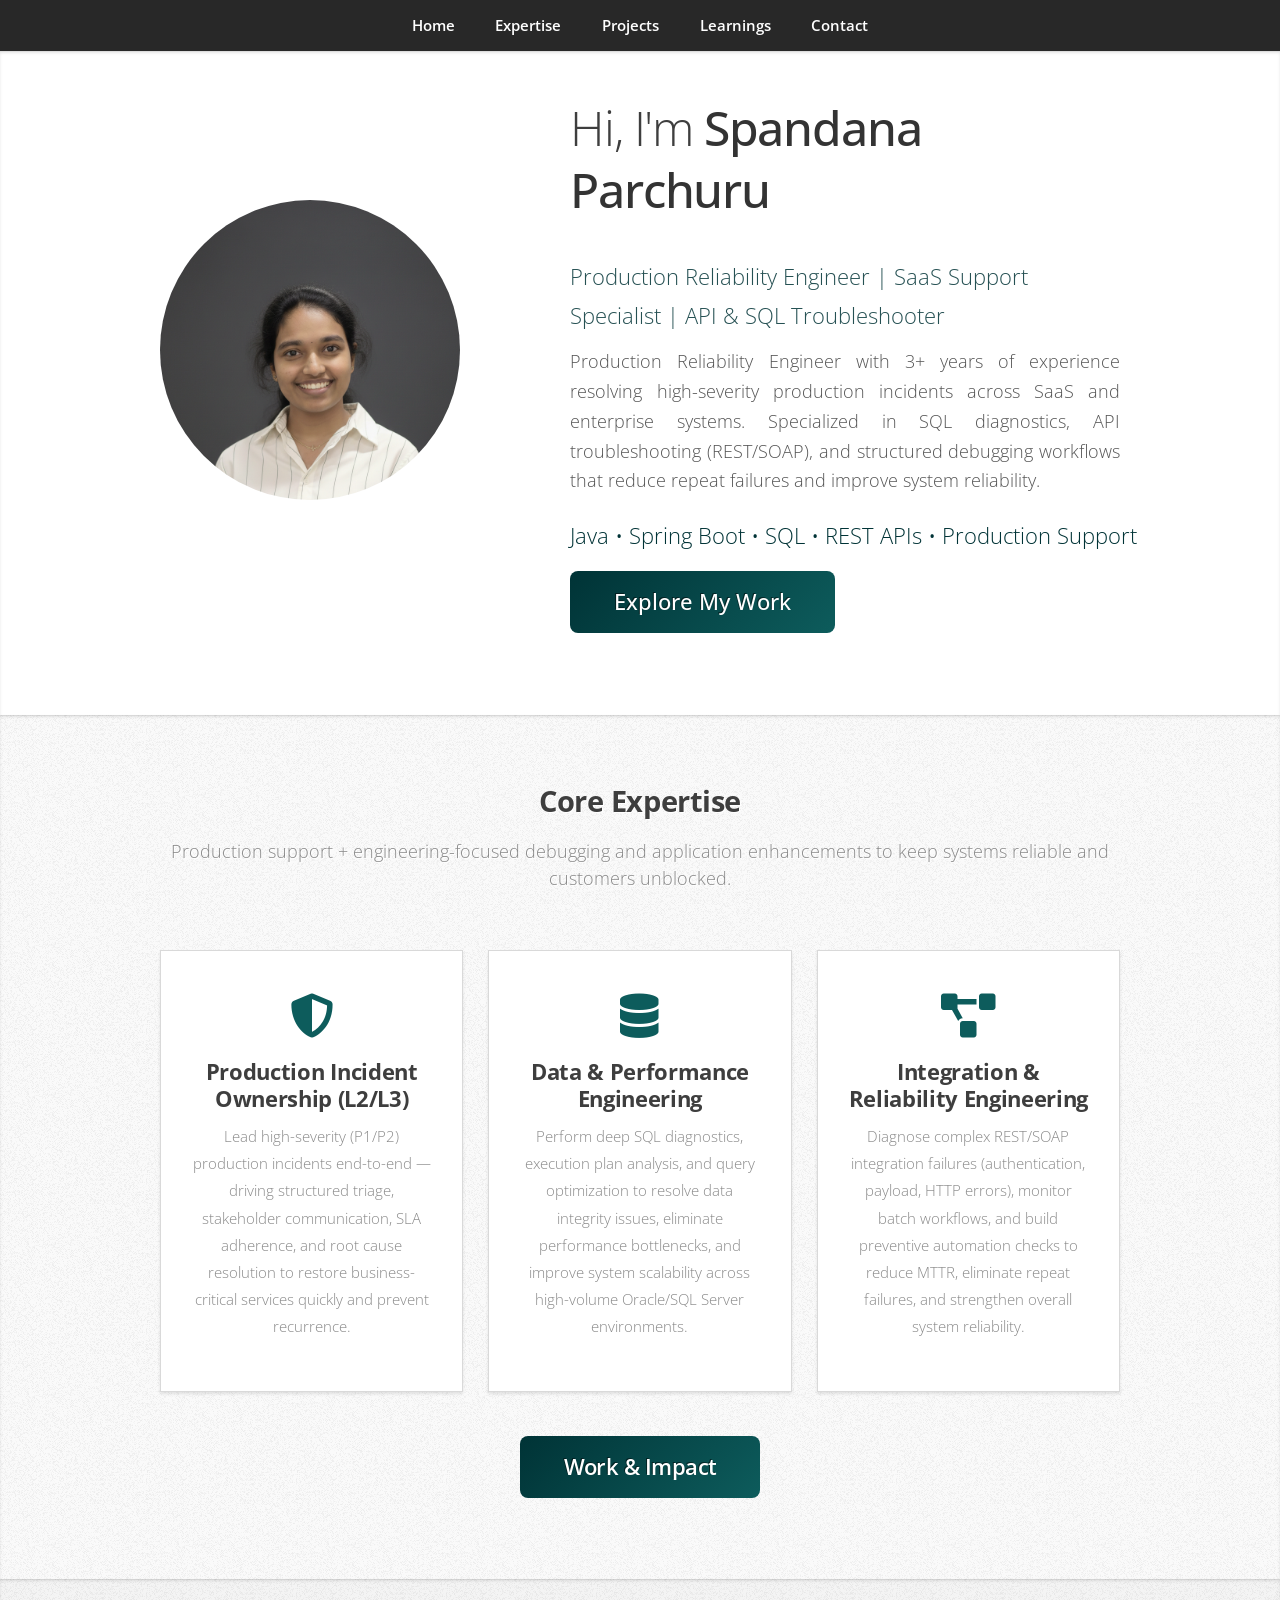
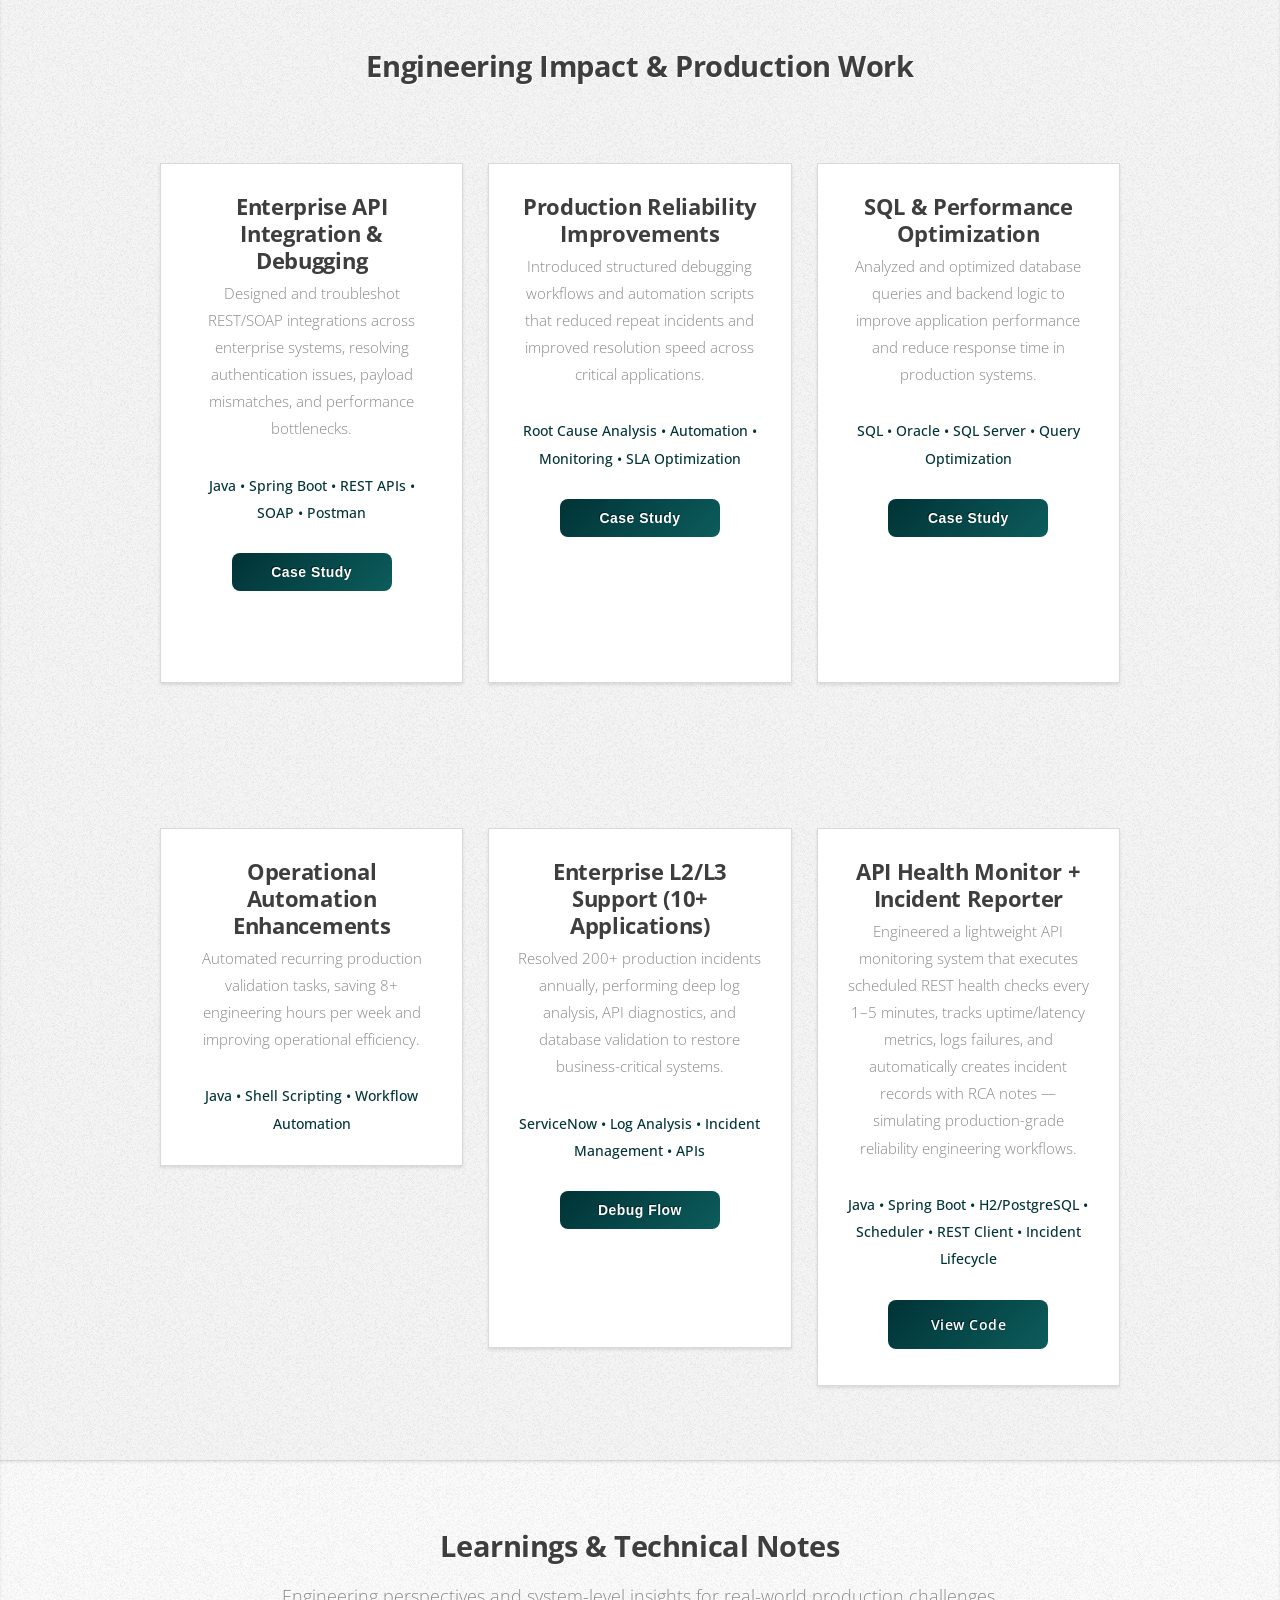
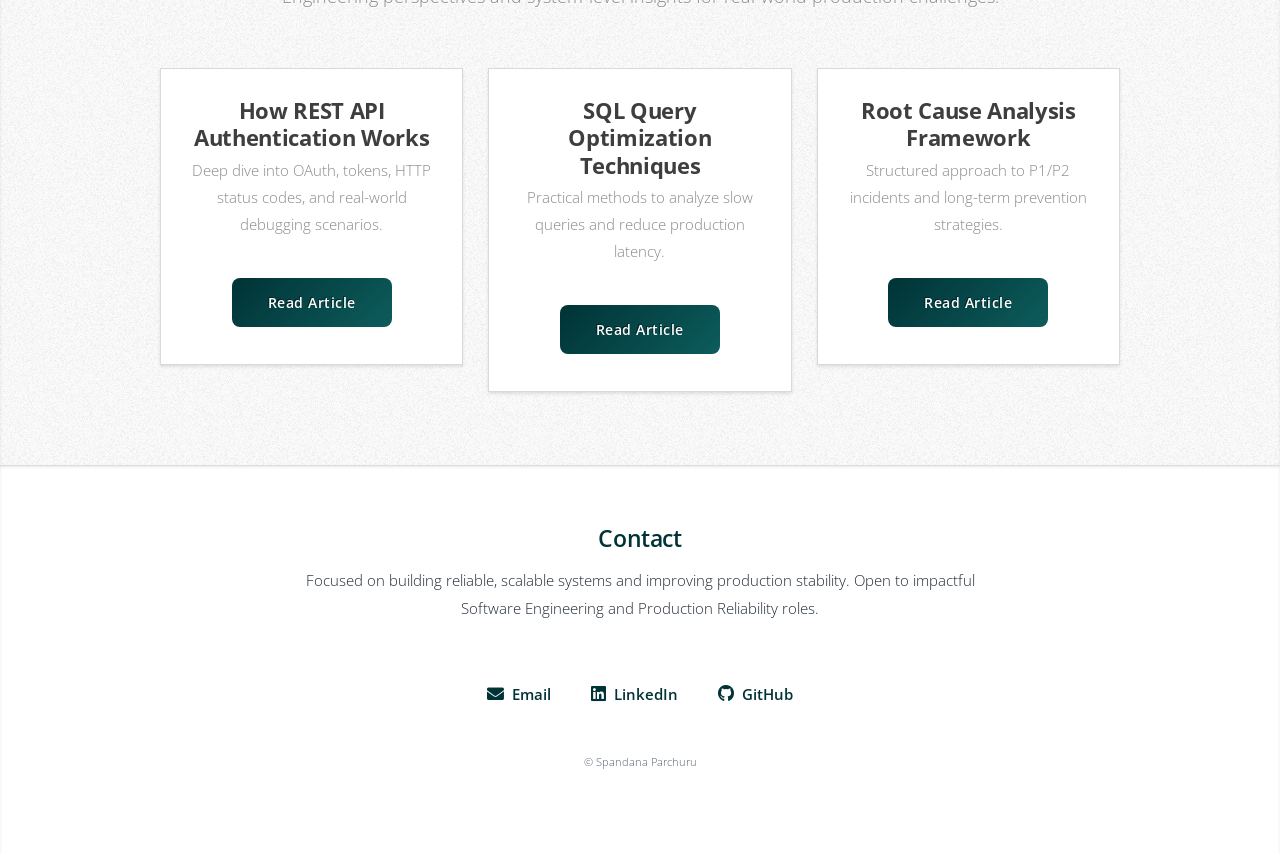
==== index.html @ fa7ceeaf "Added Files To Upload Portfolio" ====
<!DOCTYPE HTML>
<!--
	Miniport by HTML5 UP
	html5up.net | @ajlkn
	Free for personal and commercial use under the CCA 3.0 license (html5up.net/license)
-->
<html>
	<head>
		<title>Spandana Parchuru | Software Engineer / Technical Support Engineer</title>
		<meta charset="utf-8" />
		<meta name="viewport" content="width=device-width, initial-scale=1, user-scalable=no" />
		<link rel="stylesheet" href="assets/css/main.css" />
	</head>
	<body class="is-preload">

		<!-- Nav -->
			<nav id="nav">
  				<ul class="container">
    					<li><a href="#top">Home</a></li>
    					<li><a href="#work">Expertise</a></li>
    					<li><a href="#portfolio">Projects</a></li>
    					<li><a href="#learnings">Learnings</a></li>
    					<li><a href="#contact">Contact</a></li>
  				</ul>
			</nav>

		<!-- Home -->
			<article id="top" class="wrapper style1">
				<div class="container">
					<div class="row">
						<div class="col-4 col-5-large col-12-medium">
							<!-- TODO: Replace with your headshot -->
							<span class="image fit"><img src="images/profile.png" alt="Spandana Parchuru" /></span>
						</div>
						<div class="col-8 col-7-large col-12-medium">
							<header>
								<h1>Hi, I'm <span class="highlight-name">Spandana Parchuru</span>
								</h1>
								<p class="tagline">
Production Reliability Engineer | SaaS Support Specialist | API & SQL Troubleshooter
</p>
							</header>
							<div>
								<div class="hero-content">
									<p class="hero-description">
    										Production Reliability Engineer with 3+ years of experience resolving high-severity production incidents across SaaS and enterprise systems. Specialized in SQL diagnostics, API troubleshooting (REST/SOAP), and structured debugging workflows that reduce repeat failures and improve system reliability.
  </p>

  <p class="hero-skills">
    Java • Spring Boot • SQL • REST APIs • Production Support
  </p>

								</div>
							</div>
							<ul class="actions">
								<li><a href="#work" class="button large case-btn scrolly">
  Explore My Work
</a></li>
								<!-- Optional: Add your resume PDF later -->
								<!-- <li><a href="assets/Spandana_Parchuru_Resume.pdf" class="button large">Download Resume</a></li> -->
							</ul>
						</div>
					</div>
				</div>
			</article>

		<!-- Work -->
			<article id="work" class="wrapper style2">
				<div class="container">
					<header>
						<h2>Core Expertise</h2>
						<p>Production support + engineering-focused debugging and application enhancements to keep systems reliable and customers unblocked.</p>
					</header>

					<div class="row aln-center">
						<div class="col-4 col-6-medium col-12-small">
							<section class="box style1">
								<i class="fas fa-shield-alt fa-3x feature-icon"></i>
								<h3>Production Incident Ownership (L2/L3)</h3>
								<p>
									Lead high-severity (P1/P2) production incidents end-to-end — driving structured triage, stakeholder communication, SLA adherence, and root cause resolution to restore business-critical services quickly and prevent recurrence.
								</p>
							</section>
						</div>

						<div class="col-4 col-6-medium col-12-small">
							<section class="box style1">
								<i class="fas fa-database fa-3x feature-icon"></i>
								<h3>Data & Performance Engineering</h3>
								<p>
									Perform deep SQL diagnostics, execution plan analysis, and query optimization to resolve data integrity issues, eliminate performance bottlenecks, and improve system scalability across high-volume Oracle/SQL Server environments.
								</p>
							</section>
						</div>

						<div class="col-4 col-6-medium col-12-small">
							<section class="box style1">
								<i class="fas fa-project-diagram fa-3x feature-icon"></i>
								<h3>Integration & Reliability Engineering</h3>
								<p>
									Diagnose complex REST/SOAP integration failures (authentication, payload, HTTP errors), monitor batch workflows, and build preventive automation checks to reduce MTTR, eliminate repeat failures, and strengthen overall system reliability.
								</p>
							</section>
						</div>
					</div>

					<footer>
						
						<a href="#portfolio" class="button large scrolly case-btn">Work & Impact</a>
					</footer>
				</div>
			</article>

		<!-- Portfolio -->
<!-- Portfolio -->
<article id="portfolio" class="wrapper style3">
  <div class="container">
    <header>
      <h2>Engineering Impact & Production Work</h2>
    </header>

    <!-- FIRST ROW -->
    <div class="row portfolio-row">
      <!-- Cards 1, 2, 3 here -->
       <!-- 1 -->
  <div class="col-4 col-6-medium col-12-small">
  <div class="flip-card">
    <div class="flip-card-inner">

      <!-- FRONT SIDE -->
      <div class="flip-card-front box style2">
        <h3>Enterprise API Integration & Debugging</h3>
        <p>
          Designed and troubleshot REST/SOAP integrations across enterprise systems,
          resolving authentication issues, payload mismatches, and performance bottlenecks.
        </p>
        <p class="tech-stack">
          Java • Spring Boot • REST APIs • SOAP • Postman
        </p>

        <button class="button case-btn flip-btn">Case Study</button>
      </div>

      <!-- BACK SIDE -->
      <div class="flip-card-back box style2">
        <h3>Mini Case Study</h3>
        <p><strong>Eliminated Onboarding Failures by Fixing Legacy Integration Logic</strong></p>

        <p>
          Identified and resolved a legacy transformation logic flaw causing new employee
          records to fail during cross-system synchronization.
        </p>

        <ul style="text-align:left; font-size:0.8em;">
          <li>Reproduced issue in QA</li>
          <li>Analyzed multi-stage integration logs</li>
          <li>Validated REST payloads via Postman</li>
          <li>Performed SQL data integrity validation</li>
          <li>Implemented fix + enhanced logging</li>
        </ul>

        <p style="font-size:0.8em;">
          <strong>Impact:</strong> Reduced manual onboarding effort by 50–60% and eliminated recurring sync failures.
        </p>

        <button class="button case-btn flip-btn">Back</button>
      </div>

    </div>
  </div>
</div>

  <!-- 2 -->
  <div class="col-4 col-6-medium col-12-small">
  <div class="flip-card">
    <div class="flip-card-inner">

      <!-- FRONT SIDE -->
      <div class="flip-card-front box style2">
        <h3>Production Reliability Improvements</h3>
        <p>
          Introduced structured debugging workflows and automation scripts that
          reduced repeat incidents and improved resolution speed across critical applications.
        </p>

        <p class="tech-stack">
          Root Cause Analysis • Automation • Monitoring • SLA Optimization
        </p>

        <button class="button case-btn flip-btn">Case Study</button>
      </div>

      <!-- BACK SIDE -->
      <div class="flip-card-back box style2">
        <h3>Mini Case Study</h3>
        <p><strong>Resolved ASN Processing Failures to Restore Supply Chain Flow</strong></p>

        <ul style="text-align:left; font-size:0.8em;">
          <li>Identified logic flaw in ASN processing module</li>
          <li>Analyzed logs and database records to isolate edge-case failures</li>
          <li>Reproduced issue in QA using failing ASN samples</li>
          <li>Implemented targeted code fix and validated end-to-end flow</li>
          <li>Coordinated safe production deployment with rollback plan</li>
        </ul>

        <p style="font-size:0.8em;">
          <strong>Impact:</strong> Restored automatic ASN processing, cleared shipment backlogs,
          and prevented recurrence through added validation and regression testing.
        </p>

        <button class="button case-btn flip-btn">Back</button>
      </div>

    </div>
  </div>
</div>

  <!-- 3 -->
  <div class="col-4 col-6-medium col-12-small">
  <div class="flip-card">
    <div class="flip-card-inner">

      <!-- FRONT SIDE -->
      <div class="flip-card-front box style2">
        <h3>SQL & Performance Optimization</h3>
        <p>
          Analyzed and optimized database queries and backend logic to improve
          application performance and reduce response time in production systems.
        </p>

        <p class="tech-stack">
          SQL • Oracle • SQL Server • Query Optimization
        </p>

        <button class="button case-btn flip-btn">Case Study</button>
      </div>

      <!-- BACK SIDE -->
      <div class="flip-card-back box style2">
        <h3>Mini Case Study</h3>
        <p><strong>Improved Application Performance by 25% Through Query Optimization</strong></p>

        <ul style="text-align:left; font-size:0.8em;">
          <li>Analyzed execution plans to identify expensive operations</li>
          <li>Eliminated unnecessary joins and full table scans</li>
          <li>Optimized stored procedures and indexing strategy</li>
          <li>Validated improvements through controlled performance testing</li>
          <li>Established performance benchmarking standards</li>
        </ul>

        <p style="font-size:0.8em;">
          <strong>Impact:</strong> Achieved ~25% performance improvement,
          enhanced peak-load responsiveness, and reduced performance-related escalations.
        </p>

        <button class="button case-btn flip-btn">Back</button>
      </div>

    </div>
  </div>
</div>
    </div>

    <!-- SECOND ROW -->
    <div class="row portfolio-row second-row">
      <!-- Cards 4, 5, 6 here -->
       <!-- 4 -->
  <div class="col-4 col-6-medium col-12-small">
    <article class="box style2">
      <h3>Operational Automation Enhancements</h3>
      <p>
        Automated recurring production validation tasks, saving 8+ engineering hours per week and improving operational efficiency.
      </p>
      <p class="tech-stack">
        Java • Shell Scripting • Workflow Automation
      </p>
    </article>
  </div>

  <!-- 5 -->
  <div class="col-4 col-6-medium col-12-small">
  <div class="flip-card">
    <div class="flip-card-inner">

      <!-- FRONT -->
      <div class="flip-card-front box style2">
        <h3>Enterprise L2/L3 Support (10+ Applications)</h3>
        <p>
          Resolved 200+ production incidents annually, performing deep log analysis,
          API diagnostics, and database validation to restore business-critical systems.
        </p>
        <p class="tech-stack">
          ServiceNow • Log Analysis • Incident Management • APIs
        </p>

        <!-- SAME BUTTON STYLE -->
        <button class="button case-btn flip-btn">Debug Flow</button>
      </div>

      <!-- BACK -->
      <div class="flip-card-back box style2 debug-flow-diagram">
  <h3>Debug Flow Playbook</h3>

  <div class="flow-container">

  <div class="flow-step">
    <div class="step-number">1</div>
    <div class="step-content">
      <h4>Intake & Triage</h4>
      <p><strong>Goal:</strong> Understand business impact quickly.</p>
      <p>Review ticket, logs, timestamps, affected users, SLA priority.</p>
      <span>Tools: Jira • ServiceNow • Log Viewer</span>
    </div>
  </div>

  <div class="flow-step">
    <div class="step-number">2</div>
    <div class="step-content">
      <h4>Scope the Problem</h4>
      <p><strong>Decision:</strong> User issue or systemic defect?</p>
      <p>Classify as: Auth | API | Data | Performance | Network.</p>
      <span>Impact Radius: Single User vs Multi-Tenant</span>
    </div>
  </div>

  <div class="flow-step">
    <div class="step-number">3</div>
    <div class="step-content">
      <h4>Quick Wins</h4>
      <p>Check permissions, config changes, recent deployments, cache issues.</p>
      <span>DevTools • DB Queries • Config Validation</span>
    </div>
  </div>

  <div class="flow-step">
    <div class="step-number">4</div>
    <div class="step-content">
      <h4>Deep Debugging</h4>
      <p>Reproduce in QA. Analyze logs, API payloads, DB records.</p>
      <p>Compare expected vs actual behavior.</p>
      <span>Postman • SQL • Linux Logs • QA Environment</span>
    </div>
  </div>

  <div class="flow-step">
    <div class="step-number">5</div>
    <div class="step-content">
      <h4>Escalation (If Required)</h4>
      <p>Provide clean repro steps, log snippets, SQL samples, findings.</p>
      <p>Minimize back-and-forth with Engineering.</p>
    </div>
  </div>

  <div class="flow-step">
    <div class="step-number">6</div>
    <div class="step-content">
      <h4>Validation & Communication</h4>
      <p>Validate fix in QA → Monitor in Prod.</p>
      <p>Proactively update customer with clear timelines.</p>
    </div>
  </div>

</div>

  <button class="button case-btn flip-btn">Back</button>
</div>

    </div>
  </div>
</div>

  <!-- 6 -->
<!-- API Health Monitor Project -->
<div class="col-4 col-6-medium col-12-small">
  <article class="box style2">
    <h3>API Health Monitor + Incident Reporter</h3>

    <p>
      Engineered a lightweight API monitoring system that executes scheduled REST health checks every 1–5 minutes,
      tracks uptime/latency metrics, logs failures, and automatically creates incident records
      with RCA notes — simulating production-grade reliability engineering workflows.
    </p>

    <p class="tech-stack">
      Java • Spring Boot • H2/PostgreSQL • Scheduler • REST Client • Incident Lifecycle
    </p>

    <!-- ADD BUTTON HERE -->
    <a href="https://github.com/spandanaparchuru/portfolio/tree/main"
       class="button case-btn"
       target="_blank">
       View Code
    </a>

  </article>
</div>

</div>

					
				</div>
			</article>
    </div>

  </div>
</article>

		<!-- Learnings -->
			<article id="learnings" class="wrapper style2">
  				<div class="container">
    					<header>
      						<h2>Learnings & Technical Notes</h2>
      						<p>
        					Engineering perspectives and system-level insights for real-world production challenges.
      					</p>
    					</header>

    				<div class="row">

      <!-- Article 1 -->
      <div class="col-4 col-6-medium col-12-small">
        <article class="box style2">
          <h3>How REST API Authentication Works</h3>
          <p>
            Deep dive into OAuth, tokens, HTTP status codes, and real-world debugging scenarios.
          </p>
          <a href="articles/rest-api-authentication.html" class="button case-btn small">Read Article</a>
        </article>
      </div>

      <!-- Article 2 -->
      <div class="col-4 col-6-medium col-12-small">
        <article class="box style2">
          <h3>SQL Query Optimization Techniques</h3>
          <p>
            Practical methods to analyze slow queries and reduce production latency.
          </p>
          <a href="articles/sql-query-optimization.html" class="button case-btn small">Read Article</a>
        </article>
      </div>

      <!-- Article 3 -->
      <div class="col-4 col-6-medium col-12-small">
        <article class="box style2">
          <h3>Root Cause Analysis Framework</h3>
          <p>
            Structured approach to P1/P2 incidents and long-term prevention strategies.
          </p>
          <a href="articles/root-cause-analysis-framework.html" class="button case-btn small">Read Article</a>
        </article>
      </div>

    </div>
  </div>
</article>

		<!-- Contact -->
			<article id="contact" class="wrapper contact-section">
  <div class="container medium contact-container">

    <header class="contact-header">
      <h2>Contact</h2>
      <p class="contact-subtext">
        Focused on building reliable, scalable systems and improving production stability.
Open to impactful Software Engineering and Production Reliability roles.
      </p>
    </header>

    <div class="contact-links">

      <a href="mailto:spandanaparchuru@gmail.com" class="contact-item">
        <i class="fas fa-envelope"></i>
        <span>Email</span>
      </a>

      <a href="https://www.linkedin.com/in/pspandana" target="_blank" class="contact-item">
        <i class="fab fa-linkedin"></i>
        <span>LinkedIn</span>
      </a>

      <a href="https://github.com/spandanaparchuru/portfolio" target="_blank" class="contact-item">
        <i class="fab fa-github"></i>
        <span>GitHub</span>
      </a>

    </div>

    <footer class="contact-footer">
      <p>© Spandana Parchuru</p>
    </footer>

  </div>
</article>

		<!-- Scripts -->
			<script src="assets/js/jquery.min.js"></script>
			<script src="assets/js/jquery.scrolly.min.js"></script>
			<script src="assets/js/browser.min.js"></script>
			<script src="assets/js/breakpoints.min.js"></script>
			<script src="assets/js/util.js"></script>
			<script src="assets/js/main.js"></script>
<script>
document.querySelectorAll('.flip-btn').forEach(btn => {
  btn.addEventListener('click', function() {

    const card = this.closest('.flip-card');
    const inner = card.querySelector('.flip-card-inner');

    card.classList.toggle('flipped');

    // Reset scroll position after flip animation
    setTimeout(() => {
      const back = card.querySelector('.flip-card-back');
      const front = card.querySelector('.flip-card-front');

      if (back) back.scrollTop = 0;
      if (front) front.scrollTop = 0;
    }, 400); // match animation duration
  });
});
</script>

	</body>
</html>

<script>
window.addEventListener("load", function() {
  const target = sessionStorage.getItem("scrollTarget");
  if (target) {
    const element = document.getElementById(target);
    if (element) {
      setTimeout(() => {
        element.scrollIntoView({ behavior: "auto" });
      }, 10);
    }
    sessionStorage.removeItem("scrollTarget");
  }
});
</script>
---- assets/css/main.css ----
@import url("https://fonts.googleapis.com/css?family=Open+Sans:300,300italic,600,600italic,700");
@import url("fontawesome-all.min.css");

/*
	Miniport by HTML5 UP
	html5up.net | @ajlkn
	Free for personal and commercial use under the CCA 3.0 license (html5up.net/license)
*/

html, body, div, span, applet, object,
iframe, h1, h2, h3, h4, h5, h6, p, blockquote,
pre, a, abbr, acronym, address, big, cite,
code, del, dfn, em, img, ins, kbd, q, s, samp,
small, strike, strong, sub, sup, tt, var, b,
u, i, center, dl, dt, dd, ol, ul, li, fieldset,
form, label, legend, table, caption, tbody,
tfoot, thead, tr, th, td, article, aside,
canvas, details, embed, figure, figcaption,
footer, header, hgroup, menu, nav, output, ruby,
section, summary, time, mark, audio, video {
	margin: 0;
	padding: 0;
	border: 0;
	font-size: 100%;
	font: inherit;
	vertical-align: baseline;}

article, aside, details, figcaption, figure,
footer, header, hgroup, menu, nav, section {
	display: block;}

body {
	line-height: 1;
}

ol, ul {
	list-style: none;
}

blockquote, q {
	quotes: none;
}

	blockquote:before, blockquote:after, q:before, q:after {
		content: '';
		content: none;
	}

table {
	border-collapse: collapse;
	border-spacing: 0;
}

body {
	-webkit-text-size-adjust: none;
}

mark {
	background-color: transparent;
	color: inherit;
}

input::-moz-focus-inner {
	border: 0;
	padding: 0;
}

input, select, textarea {
	-moz-appearance: none;
	-webkit-appearance: none;
	-ms-appearance: none;
	appearance: none;
}

/* Basic */

	html {
		box-sizing: border-box;
	}

	*, *:before, *:after {
		box-sizing: inherit;
	}

	body {
		padding-top: 3.5em;
	}

		body.is-preload *, body.is-preload *:before, body.is-preload *:after {
			-moz-animation: none !important;
			-webkit-animation: none !important;
			-ms-animation: none !important;
			animation: none !important;
			-moz-transition: none !important;
			-webkit-transition: none !important;
			-ms-transition: none !important;
			transition: none !important;
		}

	body, input, textarea, select {
		font-family: 'Open Sans', sans-serif;
		line-height: 1.85em;
		color: #888;
		font-weight: 300;
		font-size: 13pt;
	}

	a {
		-moz-transition: color .2s ease-in-out;
		-webkit-transition: color .2s ease-in-out;
		-ms-transition: color .2s ease-in-out;
		transition: color .2s ease-in-out;
		color: #43B3E0;
		text-decoration: underline;
	}

		a:hover {
			color: #43bff0 !important;
		}

		a img {
			border: 0;
		}

	b, strong {
		font-weight: 600;
		color: #3e3e3e;
	}

	i, em {
		font-style: italic;
	}

	sub {
		position: relative;
		top: 0.5em;
		font-size: 0.8em;
	}

	sup {
		position: relative;
		top: -0.5em;
		font-size: 0.8em;
	}

	blockquote {
		border-left: solid 0.75em #eee;
		padding: 1em 0 1em 1.5em;
		font-style: italic;
	}

	h1, h2, h3, h4, h5, h6 {
		color: #3e3e3e;
		margin: 0 0 0.75em 0;
	}

	h1 a, h2 a, h3 a, h4 a, h5 a, h6 a {
		text-decoration: none;
		color: inherit;
	}

	h2, h3, h4, h5, h6 {
		font-weight: 700;
	}

	h1 {
		font-size: 3.25em;
		letter-spacing: -0.025em;
		font-weight: 300;
	}

		h1 strong {
			font-weight: 700;
		}

	h2 {
		font-size: 2em;
		letter-spacing: -0.015em;
	}

	h3 {
		font-size: 1.5em;
		letter-spacing: -0.015em;
	}

	em, i {
		font-style: italic;
	}

	br.clear {
		clear: both;
	}

	hr {
		border: 0;
		border-top: solid 1px #444;
		border-top-color: rgba(0, 0, 0, 0.35);
		box-shadow: 0px 1px 0px 0px rgba(255, 255, 255, 0.1);
		height: 1px;
		margin: 3em 0;
	}

	p, ul, ol, dl, table {
		margin-bottom: 2em;
	}

	header {
		margin: 0 0 3em 0;
	}

		header > p {
			font-size: 1.25em;
			margin: 0;
		}

	footer {
		margin: 3em 0 0 0;
	}

		footer > p {
			font-size: 1.25em;
		}

/* Container */

	.container {
		margin: 0 auto;
		max-width: calc(100% - 50px);
		width: 1200px;
	}

		.container.medium {
			width: 900px;
		}

		@media screen and (max-width: 1680px) {

			.container {
				width: 1200px;
			}

				.container.medium {
					width: 900px;
				}

		}

		@media screen and (max-width: 1280px) {

			.container {
				width: 960px;
			}

				.container.medium {
					width: 720px;
				}

		}

		@media screen and (max-width: 980px) {

			.container {
				width: 100%;
			}

				.container.medium {
					width: 75%;
				}

		}

		@media screen and (max-width: 736px) {

			.container {
				width: 100%;
				max-width: calc(100% - 30px);
			}

				.container.medium {
					width: 100%;
				}

		}

/* Row */

	.row {
		display: flex;
		flex-wrap: wrap;
		box-sizing: border-box;
		align-items: stretch;
	}

		.row > * {
			box-sizing: border-box;
		}

		.row.gtr-uniform > * > :last-child {
			margin-bottom: 0;
		}

		.row.aln-left {
			justify-content: flex-start;
		}

		.row.aln-center {
			justify-content: center;
		}

		.row.aln-right {
			justify-content: flex-end;
		}

		.row.aln-top {
			align-items: flex-start;
		}

		.row.aln-middle {
			align-items: center;
		}

		.row.aln-bottom {
			align-items: flex-end;
		}

		.row > .imp {
			order: -1;
		}

		.row > .col-1 {
			width: 8.33333%;
		}

		.row > .off-1 {
			margin-left: 8.33333%;
		}

		.row > .col-2 {
			width: 16.66667%;
		}

		.row > .off-2 {
			margin-left: 16.66667%;
		}

		.row > .col-3 {
			width: 25%;
		}

		.row > .off-3 {
			margin-left: 25%;
		}

		.row > .col-4 {
			width: 33.33333%;
		}

		.row > .off-4 {
			margin-left: 33.33333%;
		}

		.row > .col-5 {
			width: 41.66667%;
		}

		.row > .off-5 {
			margin-left: 41.66667%;
		}

		.row > .col-6 {
			width: 50%;
		}

		.row > .off-6 {
			margin-left: 50%;
		}

		.row > .col-7 {
			width: 58.33333%;
		}

		.row > .off-7 {
			margin-left: 58.33333%;
		}

		.row > .col-8 {
			width: 66.66667%;
		}

		.row > .off-8 {
			margin-left: 66.66667%;
		}

		.row > .col-9 {
			width: 75%;
		}

		.row > .off-9 {
			margin-left: 75%;
		}

		.row > .col-10 {
			width: 83.33333%;
		}

		.row > .off-10 {
			margin-left: 83.33333%;
		}

		.row > .col-11 {
			width: 91.66667%;
		}

		.row > .off-11 {
			margin-left: 91.66667%;
		}

		.row > .col-12 {
			width: 100%;
		}

		.row > .off-12 {
			margin-left: 100%;
		}

		.row.gtr-0 {
			margin-top: 0px;
			margin-left: 0px;
		}

			.row.gtr-0 > * {
				padding: 0px 0 0 0px;
			}

			.row.gtr-0.gtr-uniform {
				margin-top: 0px;
			}

				.row.gtr-0.gtr-uniform > * {
					padding-top: 0px;
				}

		.row.gtr-25 {
			margin-top: -6.25px;
			margin-left: -6.25px;
		}

			.row.gtr-25 > * {
				padding: 6.25px 0 0 6.25px;
			}

			.row.gtr-25.gtr-uniform {
				margin-top: -6.25px;
			}

				.row.gtr-25.gtr-uniform > * {
					padding-top: 6.25px;
				}

		.row.gtr-50 {
			margin-top: -12.5px;
			margin-left: -12.5px;
		}

			.row.gtr-50 > * {
				padding: 12.5px 0 0 12.5px;
			}

			.row.gtr-50.gtr-uniform {
				margin-top: -12.5px;
			}

				.row.gtr-50.gtr-uniform > * {
					padding-top: 12.5px;
				}

		.row {
			margin-top: -25px;
			margin-left: -25px;
		}

			.row > * {
				padding: 25px 0 0 25px;
			}

			.row.gtr-uniform {
				margin-top: -25px;
			}

				.row.gtr-uniform > * {
					padding-top: 25px;
				}

		.row.gtr-150 {
			margin-top: -37.5px;
			margin-left: -37.5px;
		}

			.row.gtr-150 > * {
				padding: 37.5px 0 0 37.5px;
			}

			.row.gtr-150.gtr-uniform {
				margin-top: -37.5px;
			}

				.row.gtr-150.gtr-uniform > * {
					padding-top: 37.5px;
				}

		.row.gtr-200 {
			margin-top: -50px;
			margin-left: -50px;
		}

			.row.gtr-200 > * {
				padding: 50px 0 0 50px;
			}

			.row.gtr-200.gtr-uniform {
				margin-top: -50px;
			}

				.row.gtr-200.gtr-uniform > * {
					padding-top: 50px;
				}

		@media screen and (max-width: 1680px) {

			.row {
				display: flex;
				flex-wrap: wrap;
				box-sizing: border-box;
				align-items: stretch;
			}

				.row > * {
					box-sizing: border-box;
				}

				.row.gtr-uniform > * > :last-child {
					margin-bottom: 0;
				}

				.row.aln-left {
					justify-content: flex-start;
				}

				.row.aln-center {
					justify-content: center;
				}

				.row.aln-right {
					justify-content: flex-end;
				}

				.row.aln-top {
					align-items: flex-start;
				}

				.row.aln-middle {
					align-items: center;
				}

				.row.aln-bottom {
					align-items: flex-end;
				}

				.row > .imp-xlarge {
					order: -1;
				}

				.row > .col-1-xlarge {
					width: 8.33333%;
				}

				.row > .off-1-xlarge {
					margin-left: 8.33333%;
				}

				.row > .col-2-xlarge {
					width: 16.66667%;
				}

				.row > .off-2-xlarge {
					margin-left: 16.66667%;
				}

				.row > .col-3-xlarge {
					width: 25%;
				}

				.row > .off-3-xlarge {
					margin-left: 25%;
				}

				.row > .col-4-xlarge {
					width: 33.33333%;
				}

				.row > .off-4-xlarge {
					margin-left: 33.33333%;
				}

				.row > .col-5-xlarge {
					width: 41.66667%;
				}

				.row > .off-5-xlarge {
					margin-left: 41.66667%;
				}

				.row > .col-6-xlarge {
					width: 50%;
				}

				.row > .off-6-xlarge {
					margin-left: 50%;
				}

				.row > .col-7-xlarge {
					width: 58.33333%;
				}

				.row > .off-7-xlarge {
					margin-left: 58.33333%;
				}

				.row > .col-8-xlarge {
					width: 66.66667%;
				}

				.row > .off-8-xlarge {
					margin-left: 66.66667%;
				}

				.row > .col-9-xlarge {
					width: 75%;
				}

				.row > .off-9-xlarge {
					margin-left: 75%;
				}

				.row > .col-10-xlarge {
					width: 83.33333%;
				}

				.row > .off-10-xlarge {
					margin-left: 83.33333%;
				}

				.row > .col-11-xlarge {
					width: 91.66667%;
				}

				.row > .off-11-xlarge {
					margin-left: 91.66667%;
				}

				.row > .col-12-xlarge {
					width: 100%;
				}

				.row > .off-12-xlarge {
					margin-left: 100%;
				}

				.row.gtr-0 {
					margin-top: 0px;
					margin-left: 0px;
				}

					.row.gtr-0 > * {
						padding: 0px 0 0 0px;
					}

					.row.gtr-0.gtr-uniform {
						margin-top: 0px;
					}

						.row.gtr-0.gtr-uniform > * {
							padding-top: 0px;
						}

				.row.gtr-25 {
					margin-top: -6.25px;
					margin-left: -6.25px;
				}

					.row.gtr-25 > * {
						padding: 6.25px 0 0 6.25px;
					}

					.row.gtr-25.gtr-uniform {
						margin-top: -6.25px;
					}

						.row.gtr-25.gtr-uniform > * {
							padding-top: 6.25px;
						}

				.row.gtr-50 {
					margin-top: -12.5px;
					margin-left: -12.5px;
				}

					.row.gtr-50 > * {
						padding: 12.5px 0 0 12.5px;
					}

					.row.gtr-50.gtr-uniform {
						margin-top: -12.5px;
					}

						.row.gtr-50.gtr-uniform > * {
							padding-top: 12.5px;
						}

				.row {
					margin-top: -25px;
					margin-left: -25px;
				}

					.row > * {
						padding: 25px 0 0 25px;
					}

					.row.gtr-uniform {
						margin-top: -25px;
					}

						.row.gtr-uniform > * {
							padding-top: 25px;
						}

				.row.gtr-150 {
					margin-top: -37.5px;
					margin-left: -37.5px;
				}

					.row.gtr-150 > * {
						padding: 37.5px 0 0 37.5px;
					}

					.row.gtr-150.gtr-uniform {
						margin-top: -37.5px;
					}

						.row.gtr-150.gtr-uniform > * {
							padding-top: 37.5px;
						}

				.row.gtr-200 {
					margin-top: -50px;
					margin-left: -50px;
				}

					.row.gtr-200 > * {
						padding: 50px 0 0 50px;
					}

					.row.gtr-200.gtr-uniform {
						margin-top: -50px;
					}

						.row.gtr-200.gtr-uniform > * {
							padding-top: 50px;
						}

		}

		@media screen and (max-width: 1280px) {

			.row {
				display: flex;
				flex-wrap: wrap;
				box-sizing: border-box;
				align-items: stretch;
			}

				.row > * {
					box-sizing: border-box;
				}

				.row.gtr-uniform > * > :last-child {
					margin-bottom: 0;
				}

				.row.aln-left {
					justify-content: flex-start;
				}

				.row.aln-center {
					justify-content: center;
				}

				.row.aln-right {
					justify-content: flex-end;
				}

				.row.aln-top {
					align-items: flex-start;
				}

				.row.aln-middle {
					align-items: center;
				}

				.row.aln-bottom {
					align-items: flex-end;
				}

				.row > .imp-large {
					order: -1;
				}

				.row > .col-1-large {
					width: 8.33333%;
				}

				.row > .off-1-large {
					margin-left: 8.33333%;
				}

				.row > .col-2-large {
					width: 16.66667%;
				}

				.row > .off-2-large {
					margin-left: 16.66667%;
				}

				.row > .col-3-large {
					width: 25%;
				}

				.row > .off-3-large {
					margin-left: 25%;
				}

				.row > .col-4-large {
					width: 33.33333%;
				}

				.row > .off-4-large {
					margin-left: 33.33333%;
				}

				.row > .col-5-large {
					width: 41.66667%;
				}

				.row > .off-5-large {
					margin-left: 41.66667%;
				}

				.row > .col-6-large {
					width: 50%;
				}

				.row > .off-6-large {
					margin-left: 50%;
				}

				.row > .col-7-large {
					width: 58.33333%;
				}

				.row > .off-7-large {
					margin-left: 58.33333%;
				}

				.row > .col-8-large {
					width: 66.66667%;
				}

				.row > .off-8-large {
					margin-left: 66.66667%;
				}

				.row > .col-9-large {
					width: 75%;
				}

				.row > .off-9-large {
					margin-left: 75%;
				}

				.row > .col-10-large {
					width: 83.33333%;
				}

				.row > .off-10-large {
					margin-left: 83.33333%;
				}

				.row > .col-11-large {
					width: 91.66667%;
				}

				.row > .off-11-large {
					margin-left: 91.66667%;
				}

				.row > .col-12-large {
					width: 100%;
				}

				.row > .off-12-large {
					margin-left: 100%;
				}

				.row.gtr-0 {
					margin-top: 0px;
					margin-left: 0px;
				}

					.row.gtr-0 > * {
						padding: 0px 0 0 0px;
					}

					.row.gtr-0.gtr-uniform {
						margin-top: 0px;
					}

						.row.gtr-0.gtr-uniform > * {
							padding-top: 0px;
						}

				.row.gtr-25 {
					margin-top: -6.25px;
					margin-left: -6.25px;
				}

					.row.gtr-25 > * {
						padding: 6.25px 0 0 6.25px;
					}

					.row.gtr-25.gtr-uniform {
						margin-top: -6.25px;
					}

						.row.gtr-25.gtr-uniform > * {
							padding-top: 6.25px;
						}

				.row.gtr-50 {
					margin-top: -12.5px;
					margin-left: -12.5px;
				}

					.row.gtr-50 > * {
						padding: 12.5px 0 0 12.5px;
					}

					.row.gtr-50.gtr-uniform {
						margin-top: -12.5px;
					}

						.row.gtr-50.gtr-uniform > * {
							padding-top: 12.5px;
						}

				.row {
					margin-top: -25px;
					margin-left: -25px;
				}

					.row > * {
						padding: 25px 0 0 25px;
					}

					.row.gtr-uniform {
						margin-top: -25px;
					}

						.row.gtr-uniform > * {
							padding-top: 25px;
						}

				.row.gtr-150 {
					margin-top: -37.5px;
					margin-left: -37.5px;
				}

					.row.gtr-150 > * {
						padding: 37.5px 0 0 37.5px;
					}

					.row.gtr-150.gtr-uniform {
						margin-top: -37.5px;
					}

						.row.gtr-150.gtr-uniform > * {
							padding-top: 37.5px;
						}

				.row.gtr-200 {
					margin-top: -50px;
					margin-left: -50px;
				}

					.row.gtr-200 > * {
						padding: 50px 0 0 50px;
					}

					.row.gtr-200.gtr-uniform {
						margin-top: -50px;
					}

						.row.gtr-200.gtr-uniform > * {
							padding-top: 50px;
						}

		}

		@media screen and (max-width: 980px) {

			.row {
				display: flex;
				flex-wrap: wrap;
				box-sizing: border-box;
				align-items: stretch;
			}

				.row > * {
					box-sizing: border-box;
				}

				.row.gtr-uniform > * > :last-child {
					margin-bottom: 0;
				}

				.row.aln-left {
					justify-content: flex-start;
				}

				.row.aln-center {
					justify-content: center;
				}

				.row.aln-right {
					justify-content: flex-end;
				}

				.row.aln-top {
					align-items: flex-start;
				}

				.row.aln-middle {
					align-items: center;
				}

				.row.aln-bottom {
					align-items: flex-end;
				}

				.row > .imp-medium {
					order: -1;
				}

				.row > .col-1-medium {
					width: 8.33333%;
				}

				.row > .off-1-medium {
					margin-left: 8.33333%;
				}

				.row > .col-2-medium {
					width: 16.66667%;
				}

				.row > .off-2-medium {
					margin-left: 16.66667%;
				}

				.row > .col-3-medium {
					width: 25%;
				}

				.row > .off-3-medium {
					margin-left: 25%;
				}

				.row > .col-4-medium {
					width: 33.33333%;
				}

				.row > .off-4-medium {
					margin-left: 33.33333%;
				}

				.row > .col-5-medium {
					width: 41.66667%;
				}

				.row > .off-5-medium {
					margin-left: 41.66667%;
				}

				.row > .col-6-medium {
					width: 50%;
				}

				.row > .off-6-medium {
					margin-left: 50%;
				}

				.row > .col-7-medium {
					width: 58.33333%;
				}

				.row > .off-7-medium {
					margin-left: 58.33333%;
				}

				.row > .col-8-medium {
					width: 66.66667%;
				}

				.row > .off-8-medium {
					margin-left: 66.66667%;
				}

				.row > .col-9-medium {
					width: 75%;
				}

				.row > .off-9-medium {
					margin-left: 75%;
				}

				.row > .col-10-medium {
					width: 83.33333%;
				}

				.row > .off-10-medium {
					margin-left: 83.33333%;
				}

				.row > .col-11-medium {
					width: 91.66667%;
				}

				.row > .off-11-medium {
					margin-left: 91.66667%;
				}

				.row > .col-12-medium {
					width: 100%;
				}

				.row > .off-12-medium {
					margin-left: 100%;
				}

				.row.gtr-0 {
					margin-top: 0px;
					margin-left: 0px;
				}

					.row.gtr-0 > * {
						padding: 0px 0 0 0px;
					}

					.row.gtr-0.gtr-uniform {
						margin-top: 0px;
					}

						.row.gtr-0.gtr-uniform > * {
							padding-top: 0px;
						}

				.row.gtr-25 {
					margin-top: -6.25px;
					margin-left: -6.25px;
				}

					.row.gtr-25 > * {
						padding: 6.25px 0 0 6.25px;
					}

					.row.gtr-25.gtr-uniform {
						margin-top: -6.25px;
					}

						.row.gtr-25.gtr-uniform > * {
							padding-top: 6.25px;
						}

				.row.gtr-50 {
					margin-top: -12.5px;
					margin-left: -12.5px;
				}

					.row.gtr-50 > * {
						padding: 12.5px 0 0 12.5px;
					}

					.row.gtr-50.gtr-uniform {
						margin-top: -12.5px;
					}

						.row.gtr-50.gtr-uniform > * {
							padding-top: 12.5px;
						}

				.row {
					margin-top: -25px;
					margin-left: -25px;
				}

					.row > * {
						padding: 25px 0 0 25px;
					}

					.row.gtr-uniform {
						margin-top: -25px;
					}

						.row.gtr-uniform > * {
							padding-top: 25px;
						}

				.row.gtr-150 {
					margin-top: -37.5px;
					margin-left: -37.5px;
				}

					.row.gtr-150 > * {
						padding: 37.5px 0 0 37.5px;
					}

					.row.gtr-150.gtr-uniform {
						margin-top: -37.5px;
					}

						.row.gtr-150.gtr-uniform > * {
							padding-top: 37.5px;
						}

				.row.gtr-200 {
					margin-top: -50px;
					margin-left: -50px;
				}

					.row.gtr-200 > * {
						padding: 50px 0 0 50px;
					}

					.row.gtr-200.gtr-uniform {
						margin-top: -50px;
					}

						.row.gtr-200.gtr-uniform > * {
							padding-top: 50px;
						}

		}

		@media screen and (max-width: 736px) {

			.row {
				display: flex;
				flex-wrap: wrap;
				box-sizing: border-box;
				align-items: stretch;
			}

				.row > * {
					box-sizing: border-box;
				}

				.row.gtr-uniform > * > :last-child {
					margin-bottom: 0;
				}

				.row.aln-left {
					justify-content: flex-start;
				}

				.row.aln-center {
					justify-content: center;
				}

				.row.aln-right {
					justify-content: flex-end;
				}

				.row.aln-top {
					align-items: flex-start;
				}

				.row.aln-middle {
					align-items: center;
				}

				.row.aln-bottom {
					align-items: flex-end;
				}

				.row > .imp-small {
					order: -1;
				}

				.row > .col-1-small {
					width: 8.33333%;
				}

				.row > .off-1-small {
					margin-left: 8.33333%;
				}

				.row > .col-2-small {
					width: 16.66667%;
				}

				.row > .off-2-small {
					margin-left: 16.66667%;
				}

				.row > .col-3-small {
					width: 25%;
				}

				.row > .off-3-small {
					margin-left: 25%;
				}

				.row > .col-4-small {
					width: 33.33333%;
				}

				.row > .off-4-small {
					margin-left: 33.33333%;
				}

				.row > .col-5-small {
					width: 41.66667%;
				}

				.row > .off-5-small {
					margin-left: 41.66667%;
				}

				.row > .col-6-small {
					width: 50%;
				}

				.row > .off-6-small {
					margin-left: 50%;
				}

				.row > .col-7-small {
					width: 58.33333%;
				}

				.row > .off-7-small {
					margin-left: 58.33333%;
				}

				.row > .col-8-small {
					width: 66.66667%;
				}

				.row > .off-8-small {
					margin-left: 66.66667%;
				}

				.row > .col-9-small {
					width: 75%;
				}

				.row > .off-9-small {
					margin-left: 75%;
				}

				.row > .col-10-small {
					width: 83.33333%;
				}

				.row > .off-10-small {
					margin-left: 83.33333%;
				}

				.row > .col-11-small {
					width: 91.66667%;
				}

				.row > .off-11-small {
					margin-left: 91.66667%;
				}

				.row > .col-12-small {
					width: 100%;
				}

				.row > .off-12-small {
					margin-left: 100%;
				}

				.row.gtr-0 {
					margin-top: 0px;
					margin-left: 0px;
				}

					.row.gtr-0 > * {
						padding: 0px 0 0 0px;
					}

					.row.gtr-0.gtr-uniform {
						margin-top: 0px;
					}

						.row.gtr-0.gtr-uniform > * {
							padding-top: 0px;
						}

				.row.gtr-25 {
					margin-top: -3.75px;
					margin-left: -3.75px;
				}

					.row.gtr-25 > * {
						padding: 3.75px 0 0 3.75px;
					}

					.row.gtr-25.gtr-uniform {
						margin-top: -3.75px;
					}

						.row.gtr-25.gtr-uniform > * {
							padding-top: 3.75px;
						}

				.row.gtr-50 {
					margin-top: -7.5px;
					margin-left: -7.5px;
				}

					.row.gtr-50 > * {
						padding: 7.5px 0 0 7.5px;
					}

					.row.gtr-50.gtr-uniform {
						margin-top: -7.5px;
					}

						.row.gtr-50.gtr-uniform > * {
							padding-top: 7.5px;
						}

				.row {
					margin-top: -15px;
					margin-left: -15px;
				}

					.row > * {
						padding: 15px 0 0 15px;
					}

					.row.gtr-uniform {
						margin-top: -15px;
					}

						.row.gtr-uniform > * {
							padding-top: 15px;
						}

				.row.gtr-150 {
					margin-top: -22.5px;
					margin-left: -22.5px;
				}

					.row.gtr-150 > * {
						padding: 22.5px 0 0 22.5px;
					}

					.row.gtr-150.gtr-uniform {
						margin-top: -22.5px;
					}

						.row.gtr-150.gtr-uniform > * {
							padding-top: 22.5px;
						}

				.row.gtr-200 {
					margin-top: -30px;
					margin-left: -30px;
				}

					.row.gtr-200 > * {
						padding: 30px 0 0 30px;
					}

					.row.gtr-200.gtr-uniform {
						margin-top: -30px;
					}

						.row.gtr-200.gtr-uniform > * {
							padding-top: 30px;
						}

		}

/* Form */

	form label {
		color: #3e3e3e;
		font-weight: 700;
		display: block;
		margin: 0 0 0.5em 0;
	}

	form input[type=text],
	form input[type=email],
	form input[type=password],
	form select,
	form textarea {
		-moz-transition: background .2s ease-in-out, box-shadow .2s ease-in-out;
		-webkit-transition: background .2s ease-in-out, box-shadow .2s ease-in-out;
		-ms-transition: background .2s ease-in-out, box-shadow .2s ease-in-out;
		transition: background .2s ease-in-out, box-shadow .2s ease-in-out;
		-webkit-appearance: none;
		display: block;
		border: 0;
		padding: 0.75em;
		font-size: 1em;
		border-radius: 8px;
		border: solid 1px #ddd;
		background: #fff;
		color: #bbb;
		box-shadow: inset 0px 2px 3px 1px rgba(0, 0, 0, 0.05), 0px 1px 0px 0px rgba(255, 255, 255, 0.025);
		width: 100%;
	}

		form input[type=text]:focus,
		form input[type=email]:focus,
		form input[type=password]:focus,
		form select:focus,
		form textarea:focus {
			background: #fafafa;
			box-shadow: inset 0px 2px 5px 0px rgba(0, 0, 0, 0.05), 0px 1px 0px 0px rgba(255, 255, 255, 0.025), inset 0px 0px 2px 1px #43bff0;
		}

	form textarea {
		height: 15em;
	}

	form .actions:last-child {
		margin-bottom: 0;
	}

	form ::-webkit-input-placeholder {
		color: #555 !important;
	}

	form :-moz-placeholder {
		color: #555 !important;
	}

	form ::-moz-placeholder {
		color: #555 !important;
	}

	form :-ms-input-placeholder {
		color: #555 !important;
	}

	form ::-moz-focus-inner {
		border: 0;
	}

/* Tables */

	table {
		width: 100%;
	}

		table.default {
			width: 100%;
		}

			table.default tr {
				border-top: solid 1px #eee;
			}

				table.default tr:first-child {
					border-top: 0;
				}

			table.default td {
				padding: 0.5em 1em 0.5em 1em;
			}

			table.default th {
				text-align: left;
				padding: 0.5em 1em 0.5em 1em;
				font-weight: 600;
				margin: 0 0 1em 0;
			}

			table.default thead {
				background: #4f4f4f;
				color: #fff;
			}

/* Section/Article */

	section, article {
		margin-bottom: 3em;
	}

	section > :last-child,
	article > :last-child,
	section:last-child,
	article:last-child {
		margin-bottom: 0;
	}

/* Image */

	.image {
		display: inline-block;
		position: relative;
	}

		.image img {
			display: block;
			width: 100%;
		}

		.image.fit {
			display: block;
			width: 100%;
		}

		.image.featured {
			display: block;
			width: 100%;
			margin: 0 0 2em 0;
		}

		.image.left {
			float: left;
			margin: 0 2em 2em 0;
		}

		.image.centered {
			display: block;
			margin: 0 0 2em 0;
		}

			.image.centered img {
				margin: 0 auto;
				width: auto;
			}

/* Button */

	input[type="button"],
	input[type="submit"],
	input[type="reset"],
	button,
	.button {
		background-image: url("images/bg.png"), -moz-linear-gradient(top, rgba(0, 0, 0, 0), rgba(0, 0, 0, 0.2));
		background-image: url("images/bg.png"), -webkit-linear-gradient(top, rgba(0, 0, 0, 0), rgba(0, 0, 0, 0.2));
		background-image: url("images/bg.png"), -ms-linear-gradient(top, rgba(0, 0, 0, 0), rgba(0, 0, 0, 0.2));
		background-image: url("images/bg.png"), linear-gradient(top, rgba(0, 0, 0, 0), rgba(0, 0, 0, 0.2));
		-moz-transition: background-color .2s ease-in-out;
		-webkit-transition: background-color .2s ease-in-out;
		-ms-transition: background-color .2s ease-in-out;
		transition: background-color .2s ease-in-out;
		-webkit-appearance: none;
		position: relative;
		display: inline-block;
		color: #fff !important;
		text-decoration: none;
		font-weight: 700;
		border: 0;
		outline: 0;
		cursor: pointer;
		border-radius: 8px;
		text-shadow: -1px -1px 0.5px rgba(0, 0, 0, 0.5);
		overflow: hidden;
		box-shadow: inset 0px 0px 0px 1px rgba(0, 0, 0, 0.5), inset 0px 2px 1px 0px rgba(255, 255, 255, 0.75);
		background-color: #43B3E0;
		padding: 1em 2.35em 1em 2.35em;
		font-size: 1.1em;
		max-width: 24em;
	}

		input[type="button"]:hover,
		input[type="submit"]:hover,
		input[type="reset"]:hover,
		button:hover,
		.button:hover {
			background-color: #43bff0;
			color: #fff !important;
		}

		input[type="button"]:active,
		input[type="submit"]:active,
		input[type="reset"]:active,
		button:active,
		.button:active {
			background-color: #3BA8D3;
			top: 1px;
		}

		input[type="button"].large,
		input[type="submit"].large,
		input[type="reset"].large,
		button.large,
		.button.large {
			font-size: 1.5em;
			letter-spacing: -0.025em;
		}

		input[type="button"].alt,
		input[type="submit"].alt,
		input[type="reset"].alt,
		button.alt,
		.button.alt {
			background-color: #444;
			box-shadow: inset 0px 0px 0px 1px #242424, inset 0px 2px 1px 0px rgba(255, 255, 255, 0.2);
		}

			input[type="button"].alt:hover,
			input[type="submit"].alt:hover,
			input[type="reset"].alt:hover,
			button.alt:hover,
			.button.alt:hover {
				background-color: #4f4f4f;
				color: #fff !important;
			}

			input[type="button"].alt:active,
			input[type="submit"].alt:active,
			input[type="reset"].alt:active,
			button.alt:active,
			.button.alt:active {
				background-color: #3f3f3f;
			}

/* List */

	ul {
		list-style: disc;
		padding-left: 1em;
	}

		ul li {
			padding-left: 0.5em;
		}

	ol {
		list-style: decimal;
		padding-left: 1.25em;
	}

		ol li {
			padding-left: 0.25em;
		}

/* Social */

	ul.social {
		cursor: default;
		margin: 0;
		list-style: none;
		padding-left: 0;
	}

		ul.social li {
			position: relative;
			display: inline-block;
			margin: 0.25em;
			top: 0;
			padding-left: 0;
		}

			ul.social li a {
				-moz-transition: top .2s ease-in-out;
				-webkit-transition: top .2s ease-in-out;
				-ms-transition: top .2s ease-in-out;
				transition: top .2s ease-in-out;
				display: block;
				width: 48px;
				height: 48px;
				border-radius: 6px;
				top: 0;
				position: relative;
			}

				ul.social li a:before {
					background-image: url("images/bg.png"), -moz-linear-gradient(top, rgba(0, 0, 0, 0), rgba(0, 0, 0, 0.2));
					background-image: url("images/bg.png"), -webkit-linear-gradient(top, rgba(0, 0, 0, 0), rgba(0, 0, 0, 0.2));
					background-image: url("images/bg.png"), -ms-linear-gradient(top, rgba(0, 0, 0, 0), rgba(0, 0, 0, 0.2));
					background-image: url("images/bg.png"), linear-gradient(top, rgba(0, 0, 0, 0), rgba(0, 0, 0, 0.2));
					-moz-transition: background-color .2s ease-in-out;
					-webkit-transition: background-color .2s ease-in-out;
					-ms-transition: background-color .2s ease-in-out;
					transition: background-color .2s ease-in-out;
					background-color: #444;
					border-radius: 6px;
					box-shadow: inset 0px 0px 0px 1px #282828, inset 0px 2px 1px 0px rgba(255, 255, 255, 0.1);
					color: #2E2E2E !important;
					display: block;
					font-size: 26px;
					height: 48px;
					line-height: 48px;
					text-align: center;
					outline: 0;
					overflow: hidden;
					text-shadow: 1px 1px 0px rgba(255, 255, 255, 0.1);
					width: 48px;
				}

				ul.social li a.fa-twitter {
					background-color: #2DAAE4;
				}

				ul.social li a.fa-facebook-f {
					background-color: #3C5A98;
				}

				ul.social li a.fa-dribbble {
					background-color: #C4376B;
				}

				ul.social li a.fa-linkedin-in {
					background-color: #006599;
				}

				ul.social li a.fa-tumblr {
					background-color: #51718A;
				}

				ul.social li a.fa-google-plus {
					background-color: #DA2713;
				}

				ul.social li a.fa-github {
					background-color: #FAFAFA;
				}

				ul.social li a.fa-rss {
					background-color: #F2600B;
				}

				ul.social li a.fa-instagram {
					background-color: #E0D7C8;
				}

				ul.social li a.fa-foursquare {
					background-color: #39A3D4;
				}

				ul.social li a.fa-skype {
					background-color: #10BEF1;
				}

				ul.social li a.fa-soundcloud {
					background-color: #FE5419;
				}

				ul.social li a.fa-youtube {
					background-color: #BF2E25;
				}

				ul.social li a.fa-blogger {
					background-color: #FF6501;
				}

				ul.social li a.fa-flickr {
					background-color: #0062DB;
				}

				ul.social li a.fa-vimeo {
					background-color: #4C8AB0;
				}

				ul.social li a:hover {
					top: -5px;
				}

					ul.social li a:hover:before {
						background-color: transparent;
					}

/* Actions */

	ul.actions {
		list-style: none;
		padding-left: 0;
	}

		ul.actions li {
			display: inline-block;
			margin: 0 0 0 1em;
			padding-left: 0;
		}

			ul.actions li:first-child {
				margin-left: 0;
			}

/* Box */

	.box {
		background: #fff;
		box-shadow: inset 0px 0px 0px 1px rgba(0, 0, 0, 0.15), 0px 2px 3px 0px rgba(0, 0, 0, 0.1);
		text-align: center;
		padding: 2em;
	}

		.box.style1 {
			padding: 3em 2em 3.5em 2em;
		}

			.box.style1 h3 {
				margin-bottom: 0.5em;
			}

		.box.style2 h3 {
			margin-bottom: 0.25em;
		}

		.box.style2 .image {
			position: relative;
			left: 2em;
			top: 2em;
			margin: -4em 0 4em -4em;
			width: auto;
		}

/* Icons */

	.icon {
		text-decoration: none;
		text-decoration: none;
	}

		.icon:before {
			-moz-osx-font-smoothing: grayscale;
			-webkit-font-smoothing: antialiased;
			display: inline-block;
			font-style: normal;
			font-variant: normal;
			text-rendering: auto;
			line-height: 1;
			text-transform: none !important;
			font-family: 'Font Awesome 5 Free';
			font-weight: 400;
		}

		.icon:before {
			font-size: 1.25em;
		}

		.icon > .label {
			display: none;
		}

		.icon.solid:before {
			font-weight: 900;
		}

		.icon.brands:before {
			font-family: 'Font Awesome 5 Brands';
		}

		.icon.featured {
			color: #EA8A95;
			display: block;
			margin: 0 0 1.5em 0;
			cursor: default;
		}

			.icon.featured:before {
				font-size: 6em;
			}

/* Wrappers */

	.wrapper {
		background-image: url("images/bg.png");
		box-shadow: inset 0px 1px 0px 0px rgba(0, 0, 0, 0.05), inset 0px 2px 3px 0px rgba(0, 0, 0, 0.1);
		padding: 3em 0 3em 0;
		text-align: center;
	}

		.wrapper.style1 {
			background-image: none;
			background-color: #fff;
		}

		.wrapper.style2 {
			background-color: #fafafa;
			text-shadow: 1px 1px 0px #fff;
		}

		.wrapper.style3 {
			background-color: #f4f4f4;
			text-shadow: 1px 1px 0px #fff;
		}

		.wrapper.style4 {
			background-color: #303030;
			color: #999;
			text-shadow: -1px -1px 0px #181818;
		}

			.wrapper.style4 h1, .wrapper.style4 h2, .wrapper.style4 h3, .wrapper.style4 h4, .wrapper.style4 h5, .wrapper.style4 h6 {
				color: #fff;
			}

			.wrapper.style4 form input[type=text],
			.wrapper.style4 form input[type=password],
			.wrapper.style4 form select,
			.wrapper.style4 form textarea {
				border: none;
				background: #282828;
			}

				.wrapper.style4 form input[type=text]:focus,
				.wrapper.style4 form input[type=password]:focus,
				.wrapper.style4 form select:focus,
				.wrapper.style4 form textarea:focus {
					background: #252525;
				}

/* Nav */

	#nav {
		background-color: #282828;
		text-align: center;
		position: fixed;
		left: 0;
		top: 0;
		width: 100%;
		z-index: 10000;
		cursor: default;
		height: 3.5em;
		line-height: 3.5em;
	}

		#nav ul {
			margin-bottom: 0;
			list-style: none;
			padding-left: 0;
		}

		#nav li {
			display: inline-block;
			padding-left: 0;
		}

		#nav a {
			-moz-transition: background-color .2s ease-in-out;
			-webkit-transition: background-color .2s ease-in-out;
			-ms-transition: background-color .2s ease-in-out;
			transition: background-color .2s ease-in-out;
			position: relative;
			display: block;
			color: #fff;
			text-decoration: none;
			outline: 0;
			font-weight: 600;
			border-radius: 8px;
			color: #fff;
			height: 2.5em;
			line-height: 2.5em;
			padding: 0 1.25em;
		}

			#nav a:hover {
				color: #fff !important;
				background: #383838;
			}

			#nav a.active {
				background: #484848;
			}

				#nav a.active:before {
					content: '';
					display: block;
					position: absolute;
					bottom: -0.6em;
					left: 50%;
					margin-left: -0.75em;
					border-left: solid 0.75em transparent;
					border-right: solid 0.75em transparent;
					border-top: solid 0.6em #282828;
				}

/* Articles */

	body > article {
		margin-bottom: 0;
	}

	#top {
		padding: 10em 0 10em 0;
		text-align: left;
	}

		#top .image {
			border-radius: 100%;
			width: 20em;
			height: 20em;
			margin: 0;
		}

			#top .image img {
				border-radius: 100%;
			}

		#top h1 {
			margin-top: 0.35em;
		}

		#top p {
			font-size: 1.5em;
			line-height: 1.75em;
		}

			#top p a {
				color: inherit;
			}

	#contact footer {
		font-size: 0.9em;
	}

/* Copyright */

	#copyright {
		color: #666;
		font-size: 1em;
		line-height: 1em;
		list-style: none;
		padding-left: 0;
		margin-bottom: 0;
	}

		#copyright li {
			display: inline-block;
			border-left: solid 1px rgba(0, 0, 0, 0.5);
			box-shadow: -1px 0px 0px 0px rgba(255, 255, 255, 0.1);
			padding: 0 0 0 1em;
			margin: 0 0 0 1em;
		}

			#copyright li:first-child {
				border: 0;
				box-shadow: none;
				padding-left: 0;
				margin-left: 0;
			}

		#copyright a {
			-moz-transition: color .2s ease-in-out;
			-webkit-transition: color .2s ease-in-out;
			-ms-transition: color .2s ease-in-out;
			transition: color .2s ease-in-out;
			color: inherit;
		}

			#copyright a:hover {
				color: #777;
			}

/* Large */

	@media screen and (max-width: 1280px) {

		/* Basic */

			body {
				font-size: 11pt;
			}

			input, textarea, select {
				font-size: 11pt;
			}

			header {
				margin: 0 0 4em 0;
			}

		/* Wrappers */

			.wrapper {
				padding: 5em 0 5em 0;
				text-align: center;
			}

				.wrapper.style4 .row-special {
					margin: 2em 0 0 0;
					padding: 2em 0 2em 0;
				}

		/* Articles */

			#top {
				padding: 8em 0;
			}

				#top .image {
					width: 24em;
					height: 24em;
					margin: 0;
				}

	}

/* Medium */

	@media screen and (max-width: 980px) {

		/* Articles */

			#top {
				text-align: center;
				padding: 5em 0;
			}

				#top .image {
					margin: 0 auto 2em auto;
				}

	}

/* Small */

	@media screen and (max-width: 736px) {

		/* Basic */

			body {
				padding-top: 44px;
			}

			body, input, textarea, select {
				line-height: 1.75em;
				font-size: 10pt;
				letter-spacing: 0;
			}

			h1, h2, h3, h4, h5, h6 {
				font-size: 1.25em;
				margin: 0 0 0.4em 0;
			}

			h1 {
				font-size: 2.25em;
				line-height: 1.25em;
			}

			header {
				margin: 0 0 2em 0;
			}

				header > p {
					font-size: 1.25em;
				}

			footer {
				margin: 2.5em 0 0 0;
			}

				footer > p {
					font-size: 1.25em;
				}

			hr {
				margin: 1.5em 0 2em 0;
			}

		/* Section/Article */

			section, article {
				clear: both;
			}

		/* Button */

			input[type="button"],
			input[type="submit"],
			input[type="reset"],
			button,
			.button {
				text-align: center;
				font-size: 1.2em;
				width: 100%;
				padding: 1em 0 1em 0;
			}

				input[type="button"].large,
				input[type="submit"].large,
				input[type="reset"].large,
				button.large,
				.button.large {
					font-size: 1.2em;
					letter-spacing: 0;
				}

		/* Social */

			ul.social {
				padding: 1em 0.5em 0 0.5em;
			}

				ul.social li {
					margin: 0.5em 0.5em 0.5em 0.5em;
				}

					ul.social li a {
						top: 0 !important;
					}

						ul.social li a:before {
							background-color: transparent !important;
						}

		/* Actions */

			ul.actions {
				margin: 0;
			}

				ul.actions li {
					display: block;
					margin: 15px 0 0 0;
				}

					ul.actions li:first-child {
						margin-top: 0;
					}

		/* Box */

			.box {
				padding: 30px 20px 30px 20px;
				margin: 0 0 20px 0 !important;
			}

				.box h3 {
					margin-bottom: 0.25em;
				}

				.box .image.centered {
					margin-bottom: 1em;
				}

				.box .image.featured {
					position: relative;
					left: 20px;
					top: 20px;
					margin: -50px 0 50px -40px;
					width: auto;
				}

				.box.style1 {
					max-width: 32em;
					margin-left: auto !important;
					margin-right: auto !important;
				}

				.box.style2 {
					max-width: 32em;
					margin-left: auto !important;
					margin-right: auto !important;
				}

		/* Wrappers */

			.wrapper {
				padding: 3em 0;
				text-align: center;
			}

		/* Nav */

			#nav {
				height: 44px;
				line-height: 44px;
			}

				#nav a {
					padding: 0 0.75em;
					height: inherit;
					line-height: inherit;
					border-radius: 0;
				}

					#nav a:hover {
						background-color: transparent;
					}

		/* Articles */

			#top {
				padding: 3em 0;
			}

				#top .image {
					width: 15em;
					height: 15em;
					margin-bottom: 0;
				}

				#top p {
					font-size: 1em;
				}

			#contact footer {
				margin: 0;
			}

		/* Copyright */

			#copyright {
				font-size: 1em;
				margin: 0;
			}

				#copyright li {
					display: block;
					margin: 1em 0 0 0;
					padding: 0;
					box-shadow: none;
					border-left: 0;
				}

					#copyright li:first-child {
						margin-top: 0;
					}

	}
/* ===== Custom Name Styling ===== */

.highlight-name {
    color: #333333;   /* Miniport theme color */
    font-weight: 500;
}

.tagline {
    font-size: 1.25rem;
    margin-top: 0.5rem;
    opacity: 0.85;
}
#top h1 {
    line-height: 1.3;
}
/* Reduce spacing in hero section */

#top header {
    margin-bottom: 0.5rem;
}

#top .tagline {
    margin-bottom: 0.8rem;
}

#top p {
    margin-bottom: 1rem;
}

/* Remove extra top spacing in hero section */
#top.wrapper {
    padding-top: 2em !important;
    padding-bottom: 3em !important;
}

/* Reduce hero name size */
/* Force smaller hero description font */
#top .hero-description {
    font-size: 1.1rem !important;
    line-height: 1.7;
    text-align: justify;
    color: #555;
}

.hero-content {
  max-width: 720px;   /* SAME width for both */
}

.hero-skills {
  font-size: 1em;
  margin-top: 20px;
  color: #003336;
  white-space: nowrap;
}

/* Custom hero button color */
#top .button {
    background-color: #006669 !important;
    border-color: #006669 !important;
    color: #ffffff !important;
}

/* Change role text color */
#top .tagline {
    color: #003336 !important;
}

#top .image img {
    border-radius: 20px;
}

/* Fix profile image */
#top .image img {
    width: 300px;
    height: 300px;
    border-radius: 50%;
    object-fit: cover;
    object-position: center top;   /* Prevents head from getting cut */
}

/* Center image vertically with text */
#top .row {
    display: flex;
    align-items: center;
}

/* Make button font same as hero name */
#top .button {
    font-family: inherit !important;
    font-weight: 500 !important;   /* Match your name weight */
    text-transform: none !important;  /* Removes ALL CAPS */
    letter-spacing: normal !important;
}


/* ===== Modern Minimal Contact Section ===== */

#contact {
    text-align: center;
}

.connect-header h2 {
    font-weight: 600;
    margin-bottom: 0.5em;
}

.connect-subtext {
    color: #003336;   /* Matches intro theme */
    font-size: 1.05rem;
    margin-bottom: 2em;
}

.email-contact a {
    font-size: 1.2rem;
    font-weight: 500;
    color: #003336;
    text-decoration: none;
    border-bottom: 2px solid #003336;
    padding-bottom: 3px;
}

.email-contact a:hover {
    opacity: 0.8;
}

/* Contact email visibility on dark background */
#contact .connect-subtext {
    color: rgba(255, 255, 255, 0.75) !important;
}

#contact .email-contact a {
    color: #ffffff !important;                 /* visible */
    border-bottom: 2px solid #ffffff !important;
}

#contact .email-contact a:hover {
    opacity: 0.85;
}

.tech-stack {
    font-size: 0.85rem;
    color: #003336;
    margin-top: 0.8em;
    font-weight: 500;
}
.tech-summary {
  margin-top: 1.5em;
  font-size: 0.65em;
  color: #003336;
  letter-spacing: 0.5px;
  max-width: 85%;
  white-space: nowrap;
}
.box .button.small {
  margin-top: 10px;
  display: inline-block;
}

.flip-card {
  perspective: 1000px;
}

.flip-card-inner {
  position: relative;
  width: 100%;
  min-height: 360px;
  transition: transform 0.8s;
  transform-style: preserve-3d;
}

.flip-card.flipped .flip-card-inner {
  transform: rotateY(180deg);
}

.flip-card-front,
.flip-card-back {
  position: absolute;
  width: 100%;
  backface-visibility: hidden;
}

.flip-card-back {
  transform: rotateY(180deg);
  overflow-y: auto;
}


/* Portfolio Row Spacing */
#portfolio .portfolio-row {
  margin-top: 40px;
}

#portfolio .second-row {
  margin-top: 90px;
  padding-top: 30px;
}

.contact-header {
  text-align: center;
}

.contact-subtext {
  font-size: 1em;
  color: #555;
  margin-bottom: 2em;
}

.contact-links {
  text-align: center;
  font-size: 1em;
}

.contact-links p {
  margin: 0.8em 0;
}

.contact-links a {
  text-decoration: none;
  color: #43B3E0;
  font-weight: 600;
}

.contact-links a:hover {
  color: #3BA8D3;
}

.button.primary-impact {
  background: #003336 !important;
  background-image: none !important;
  box-shadow: none;
  text-shadow: none;
  border: none;
}

.button.primary-impact:hover {
  background: #004d4d !important;
}
border-radius: 10px;
transition: all 0.2s ease-in-out;

/* Debug Flow Styling */

.debug-flow-card {
  text-align: left;
}

.debug-step {
  margin-bottom: 18px;
  padding-bottom: 12px;
  border-bottom: 1px solid #e6e6e6;
}

.debug-step:last-of-type {
  border-bottom: none;
}

.debug-step h4 {
  margin-bottom: 4px;
  font-size: 1em;
  font-weight: 700;
  color: #333;
}

.debug-step p {
  margin-bottom: 4px;
  font-size: 0.85em;
  color: #666;
}

.tools {
  font-size: 0.75em;
  color: #999;
  font-style: italic;
  display: block;
}

/* Debug Flow Diagram */

.debug-flow-diagram {
  text-align: left;
}

.flow-container {
  position: relative;
  margin: 20px 0 30px 0;
  padding-left: 40px;
}

/* Vertical line */
.flow-container::before {
  content: '';
  position: absolute;
  left: 15px;
  top: 0;
  width: 3px;
  height: 100%;
  background: #003336;
  border-radius: 2px;
}

.flow-step {
  position: relative;
  margin-bottom: 25px;
  display: flex;
  align-items: flex-start;
}

/* Number Circle */
.step-number {
  position: absolute;
  left: -40px;
  background: #003336;
  color: #fff;
  width: 28px;
  height: 28px;
  border-radius: 50%;
  font-size: 0.8em;
  font-weight: 700;
  display: flex;
  align-items: center;
  justify-content: center;
}

/* Step Box */
.step-content {
  background: #ffffff;
  padding: 12px 15px;
  border-radius: 8px;
  box-shadow: 0 2px 5px rgba(0,0,0,0.08);
  width: 100%;
}

.step-content h4 {
  margin-bottom: 5px;
  font-size: 0.95em;
  color: #333;
}

.step-content p {
  margin-bottom: 5px;
  font-size: 0.85em;
  color: #666;
}

.step-content span {
  font-size: 0.75em;
  color: #999;
  font-style: italic;
}

/* Make Debug Flow Scrollable */
.debug-flow-diagram {
  max-height: 500px;   /* adjust if needed */
  overflow-y: auto;
  padding-right: 10px;
}

/* Smooth scroll styling */
.debug-flow-diagram::-webkit-scrollbar {
  width: 6px;
}

.debug-flow-diagram::-webkit-scrollbar-thumb {
  background: #003336;
  border-radius: 4px;
}

.debug-flow-diagram::-webkit-scrollbar-track {
  background: #f0f0f0;
}

.feature-icon {
    color: #0d5c5c;         /* Your brand teal */
    margin-bottom: 20px;
    transition: transform 0.3s ease;
}

.feature-icon:hover {
    transform: scale(1.08);
}

.case-btn {
  font-size: 0.95em;
  padding: 0.8em 2em;
  background: linear-gradient(135deg, #003336, #0d5c5c);
  color: #ffffff !important;

  border: none !important;
  border-radius: 8px;

  width: auto;
  min-width: 160px;
  display: inline-block;

  font-weight: 600;
  letter-spacing: 0.5px;
  text-align: center;

  box-shadow: none !important;
  transition: all 0.3s ease;
}

.case-btn:hover {
  background: linear-gradient(135deg, #0d5c5c, #003336);
  transform: translateY(-2px);
}

.button.case-btn {
  background: linear-gradient(135deg, #003336, #0d5c5c) !important;
  border: none !important;
  box-shadow: none !important;
}

/* ============================= */
/* FIX: Portfolio Card Height   */
/* ============================= */

.flip-card {
  perspective: 1000px;
  height: 100%;
}

.flip-card-inner {
  position: relative;
  width: 100%;
  min-height: 520px;   /* ensures consistent height */
  transition: transform 0.6s;
  transform-style: preserve-3d;
}

.flip-card-front,
.flip-card-back {
  position: absolute;
  width: 100%;
  height: 100%;
  backface-visibility: hidden;
}

.flip-card-back {
  transform: rotateY(180deg);
}

.flip-card.flipped .flip-card-inner {
  transform: rotateY(180deg);
}

/* ============================= */
/* PROFESSIONAL CONTACT SECTION  */
/* ============================= */

.contact-section {
  background: transparent;
  padding: 60px 0 55px 0;
  text-align: center;
}

.contact-header h2 {
  font-size: 1.6em;
  font-weight: 600;
  margin-bottom: 15px;
  color: #003336;
}

.contact-subtext {
  font-size: 1.05em;
  color: #1f2933;
  line-height: 1.8em;
  margin-bottom: 35px;
  max-width: 700px;
  margin-left: auto;
  margin-right: auto;
}

.contact-links {
  display: flex;
  justify-content: center;
  gap: 40px;
  flex-wrap: wrap;
  margin-bottom: 30px;
}

.contact-item {
  display: flex;
  align-items: center;
  gap: 8px;
  font-size: 1.05em;
  font-weight: 600;
  color: #003336;   /* Same as icon */
  text-decoration: none;
  transition: all 0.2s ease;
}

.contact-item i {
  font-size: 1.1em;
  color: #003336;   /* Same color as text */
}

.contact-item:hover {
  color: #005a5a;
  transform: translateY(-2px);
}

.contact-item:hover i {
  color: #005a5a;
}

.contact-footer p {
  font-size: 0.85em;
  color: #52606d;
}

/* Force Contact Links to Brand Color */
.contact-section a,
.contact-section a:visited {
  color: #003336 !important;
}

.contact-section a i {
  color: #003336 !important;
}

.contact-section a:hover {
  color: #005a5a !important;
}

.contact-section a:hover i {
  color: #005a5a !important;
}
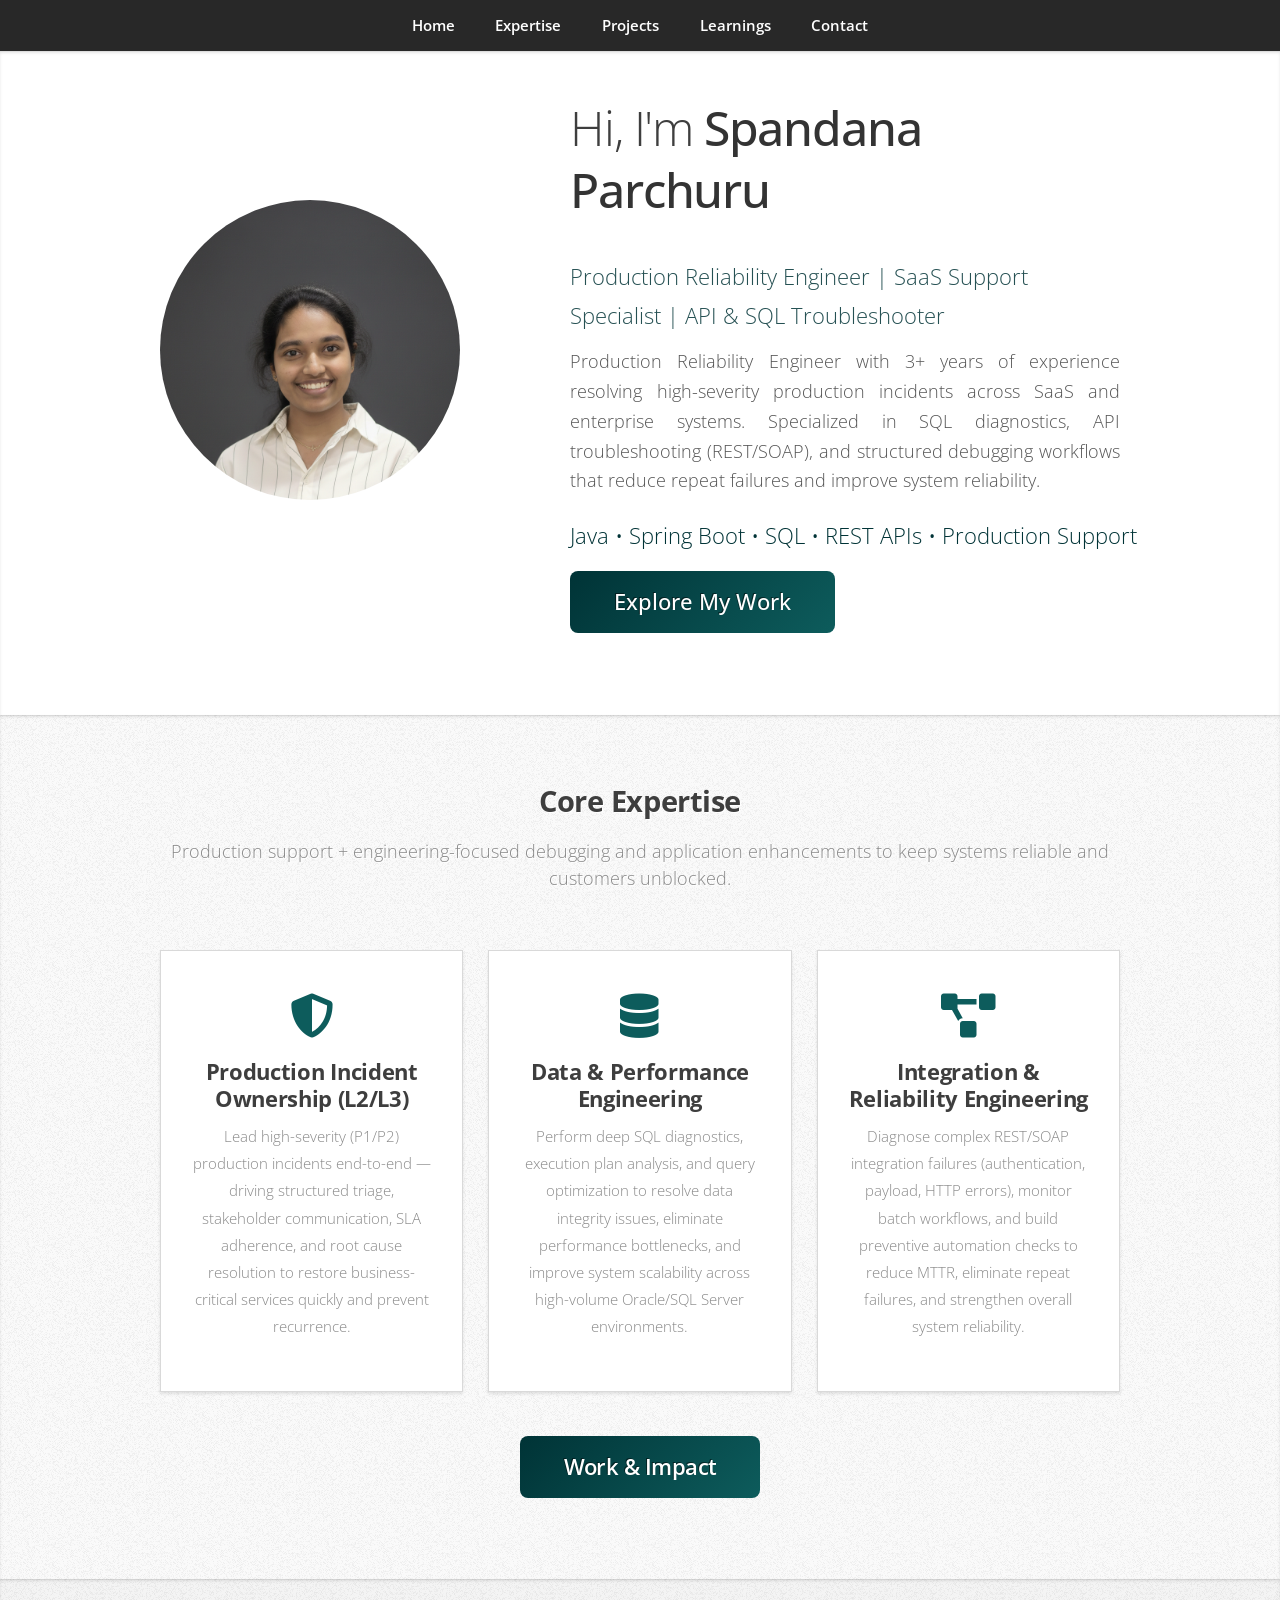
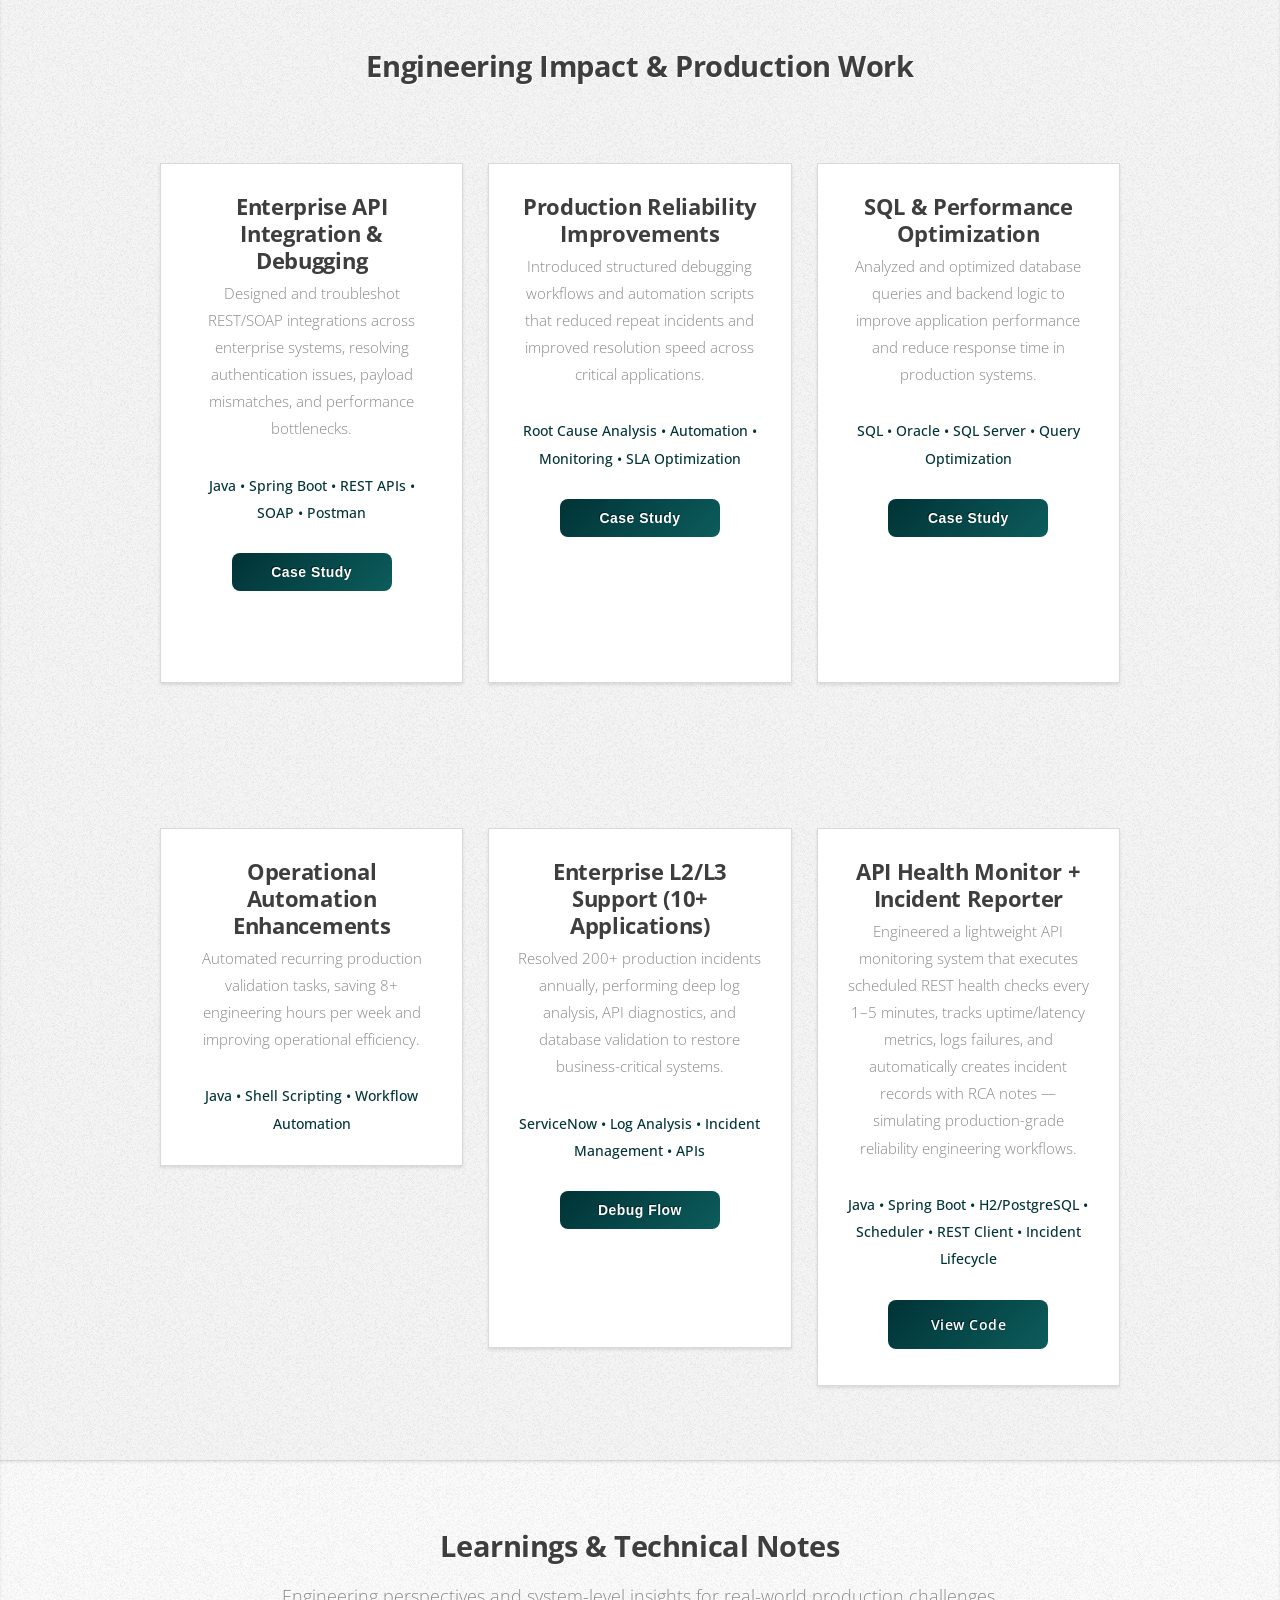
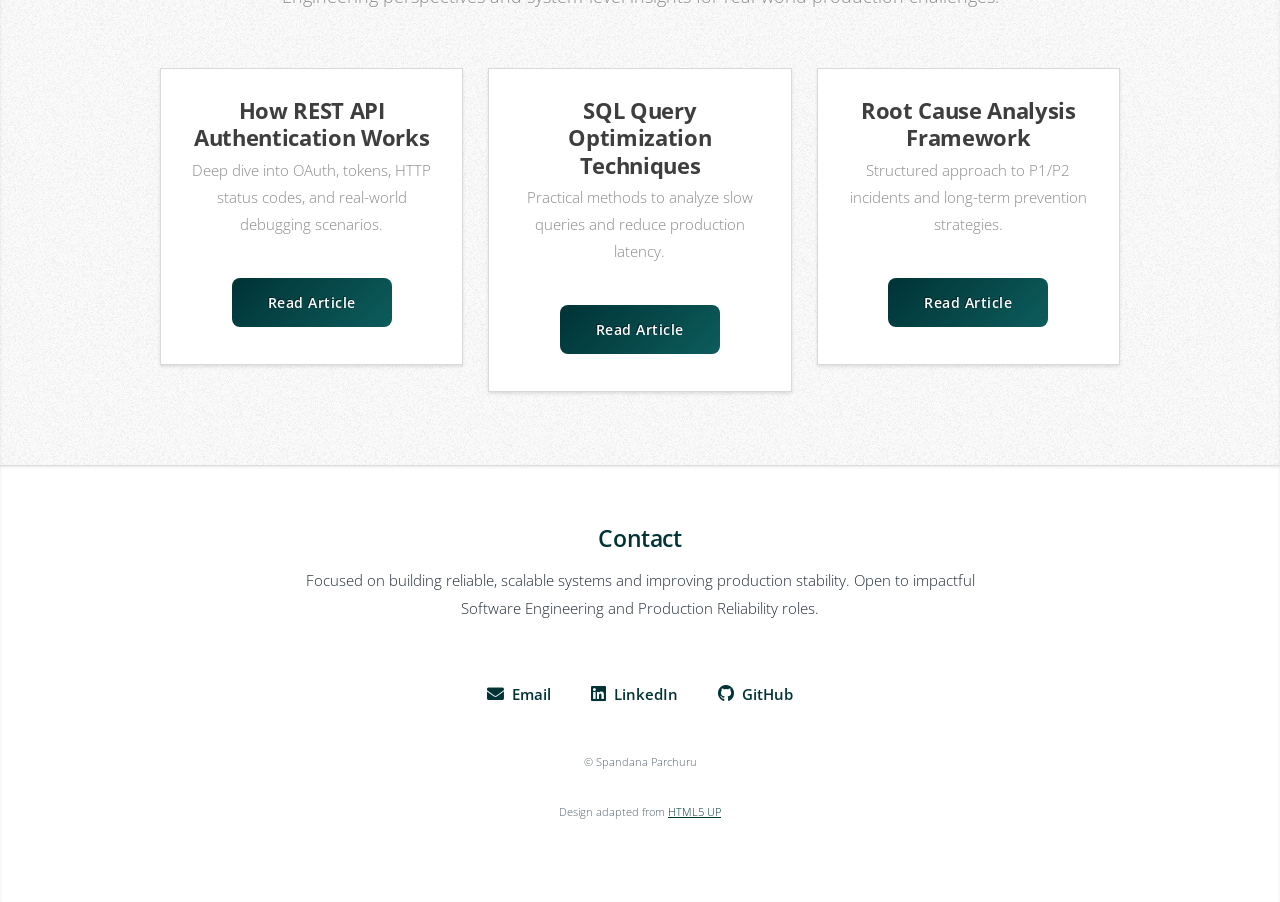
==== commit c7c07055: "Update index.html added HTML5UP Credit" ====
--- a/index.html
+++ b/index.html
@@ -487,6 +487,9 @@
 
     <footer class="contact-footer">
       <p>© Spandana Parchuru</p>
+		<p class="template-credit">
+  Design adapted from <a href="https://html5up.net" target="_blank">HTML5 UP</a>
+</p>
     </footer>
 
   </div>
@@ -536,4 +539,5 @@
     sessionStorage.removeItem("scrollTarget");
   }
 });
-</script>+
+</script>
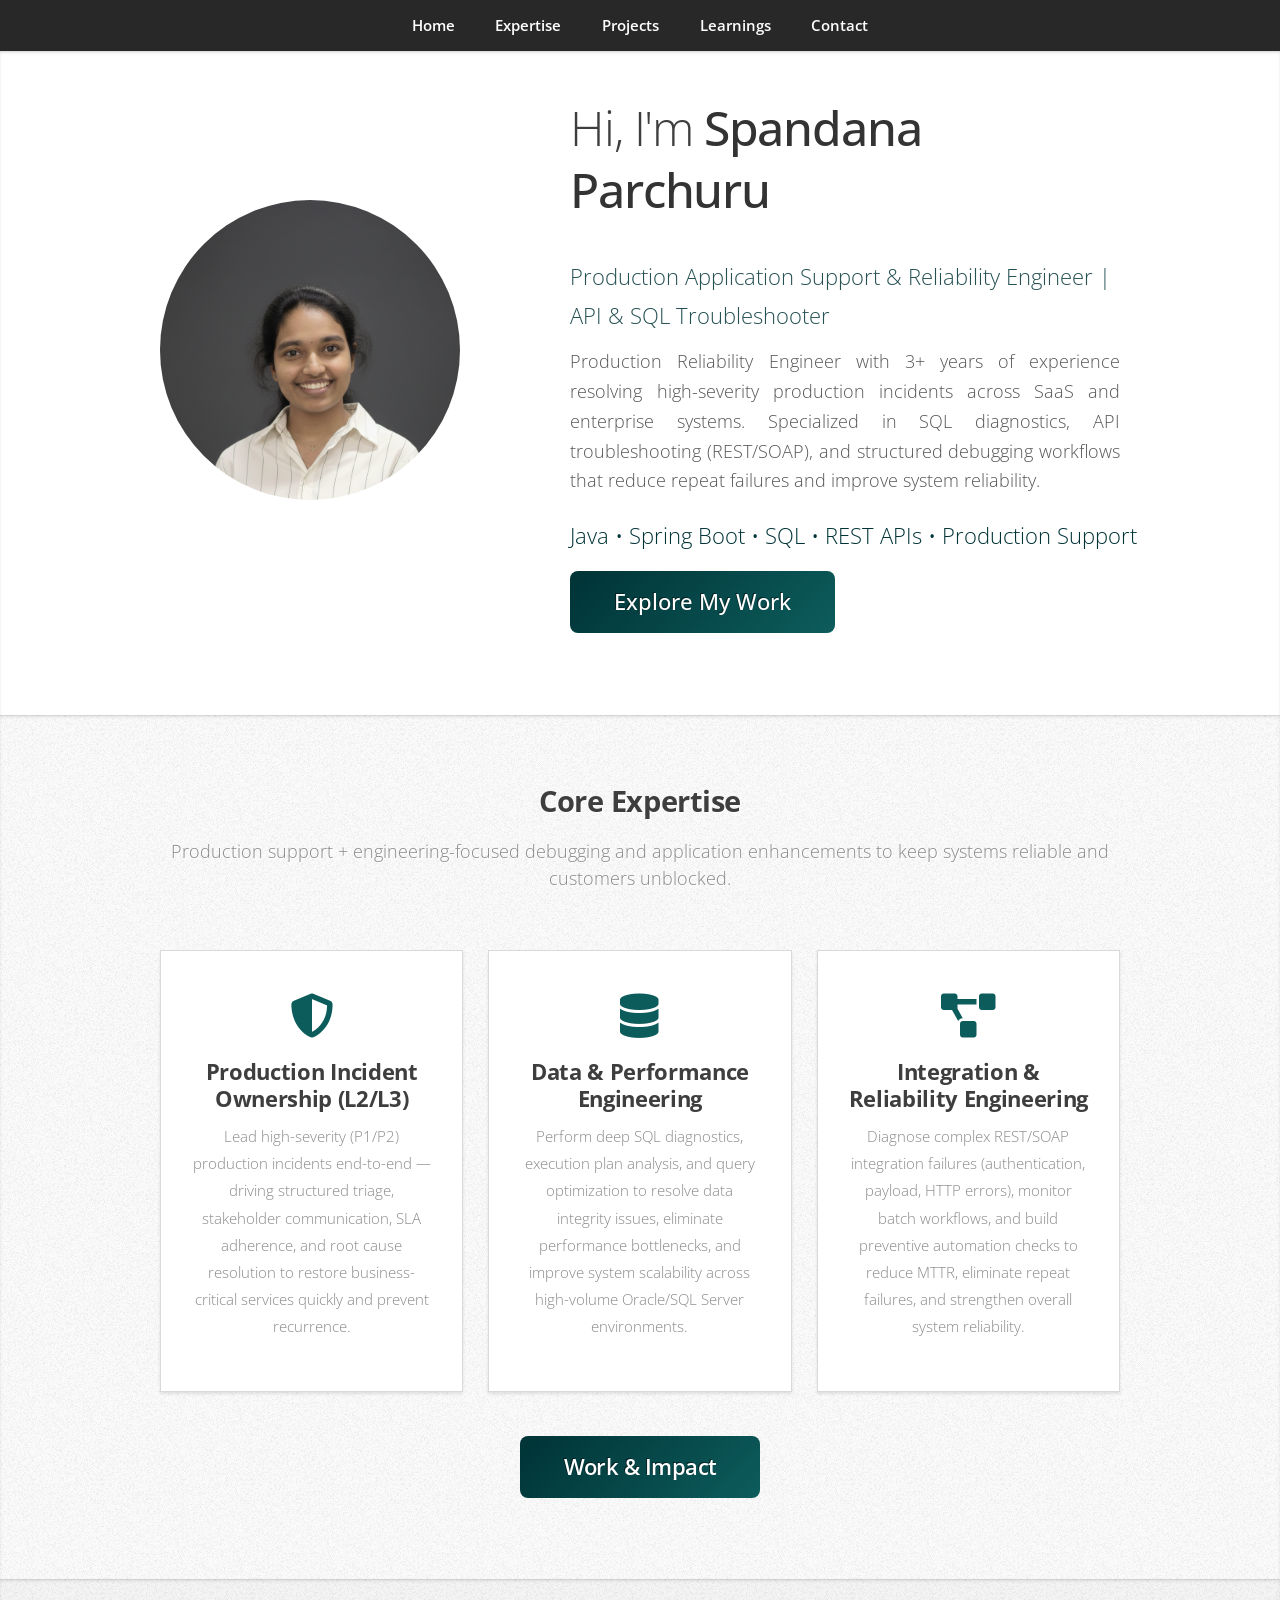
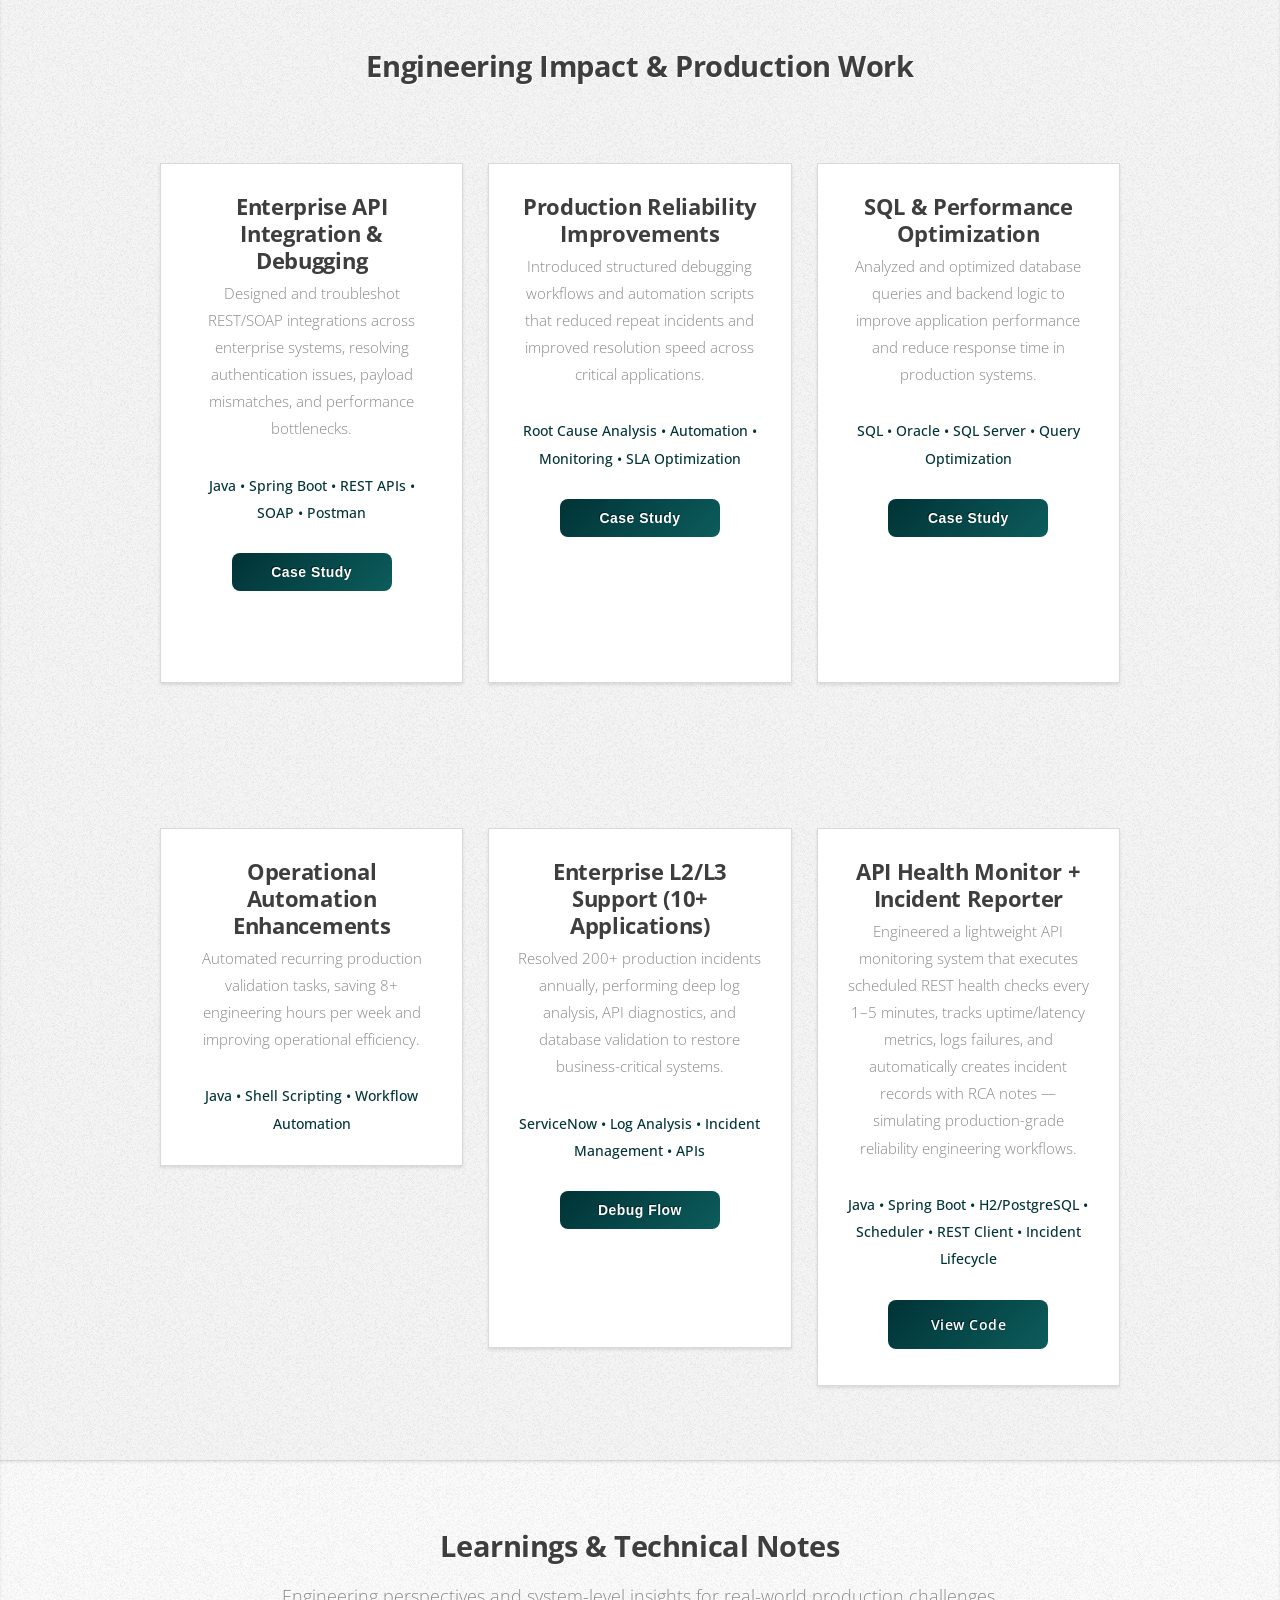
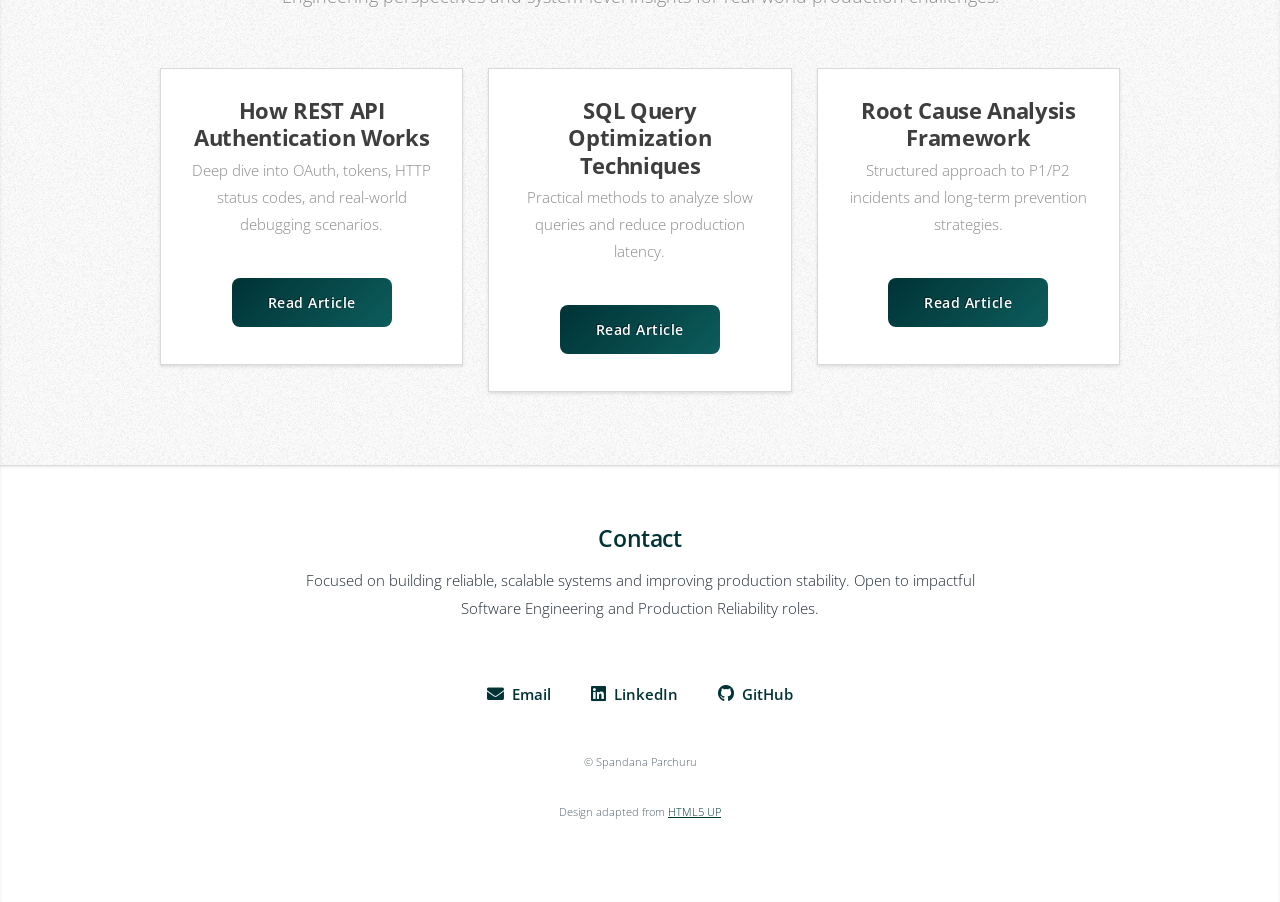
==== commit 7e957236: "Added Updated Tagline." ====
--- a/index.html
+++ b/index.html
@@ -6,7 +6,7 @@
 -->
 <html>
 	<head>
-		<title>Spandana Parchuru | Software Engineer / Technical Support Engineer</title>
+		<title>Spandana Parchuru | Production Application Support & Reliability Engineer</title>
 		<meta charset="utf-8" />
 		<meta name="viewport" content="width=device-width, initial-scale=1, user-scalable=no" />
 		<link rel="stylesheet" href="assets/css/main.css" />
@@ -37,7 +37,7 @@
 								<h1>Hi, I'm <span class="highlight-name">Spandana Parchuru</span>
 								</h1>
 								<p class="tagline">
-Production Reliability Engineer | SaaS Support Specialist | API & SQL Troubleshooter
+Production Application Support & Reliability Engineer | API & SQL Troubleshooter
 </p>
 							</header>
 							<div>
@@ -541,3 +541,4 @@
 });
 
 </script>
+
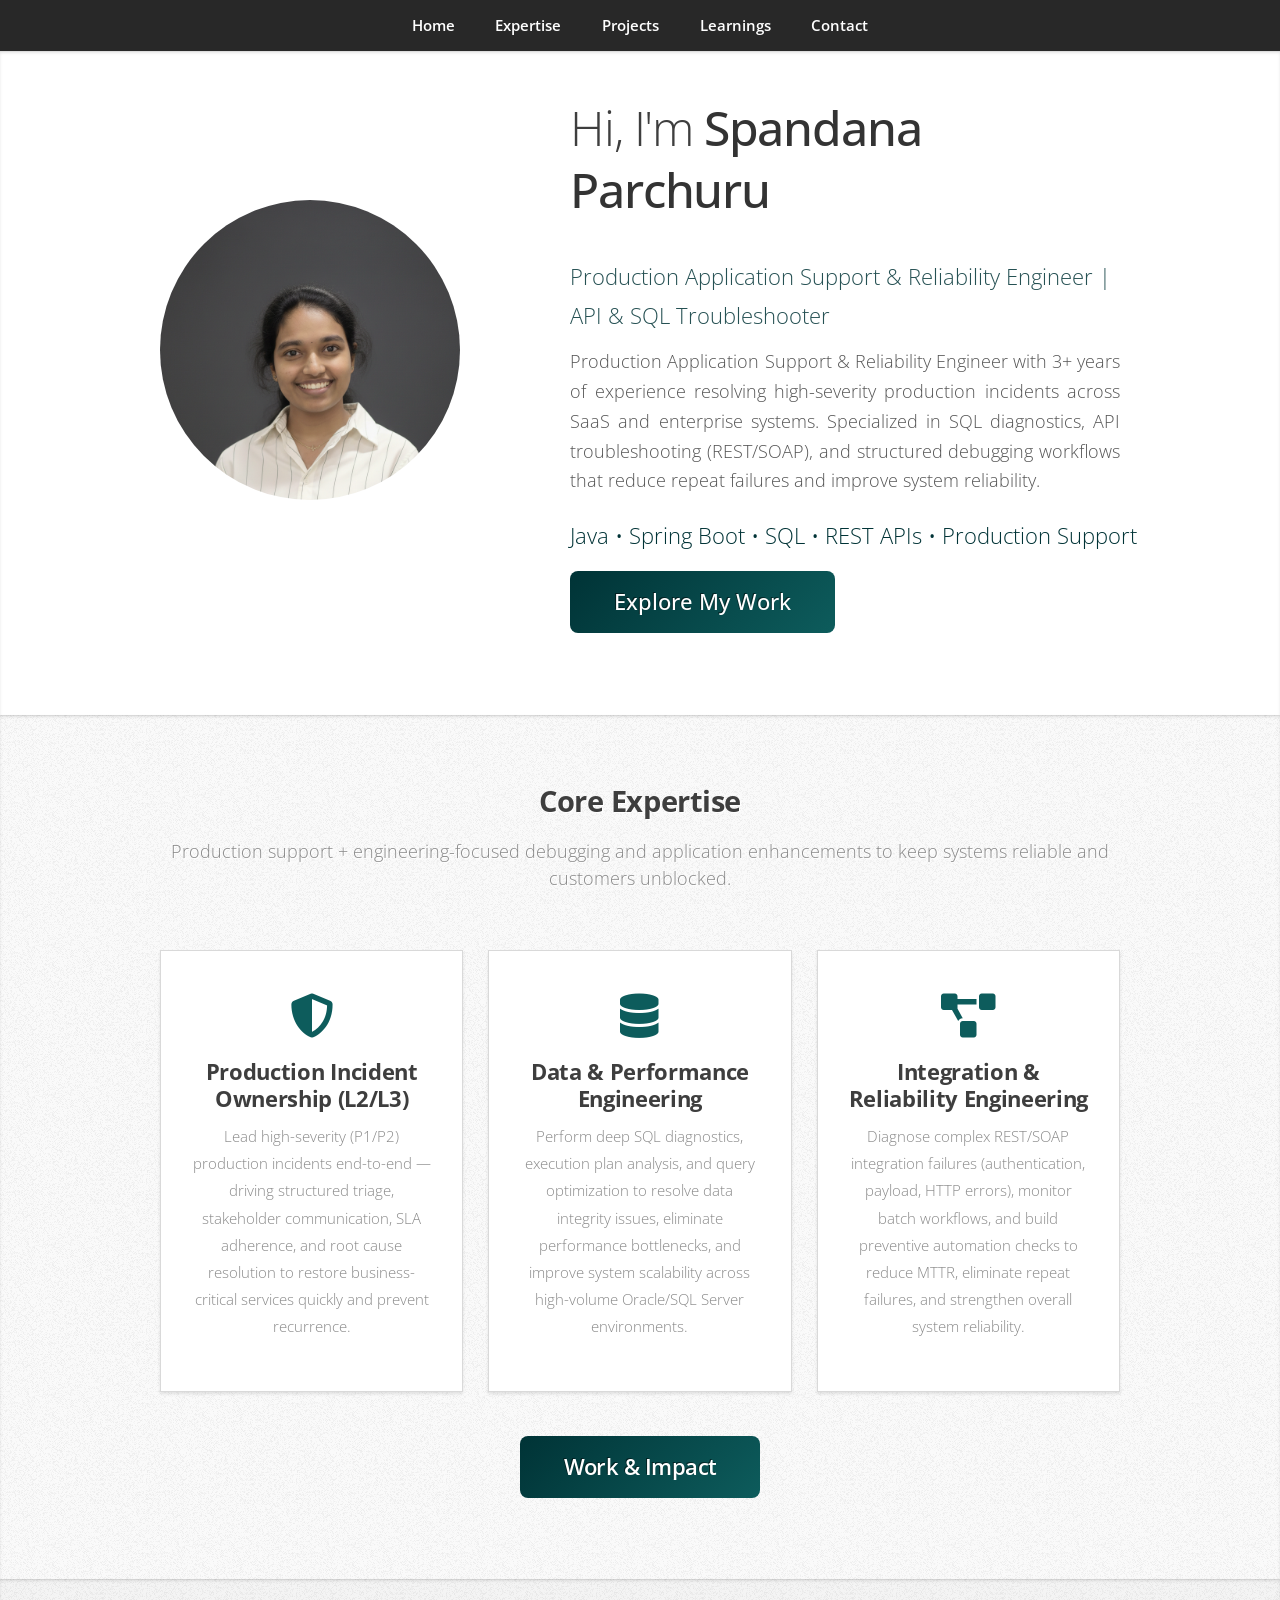
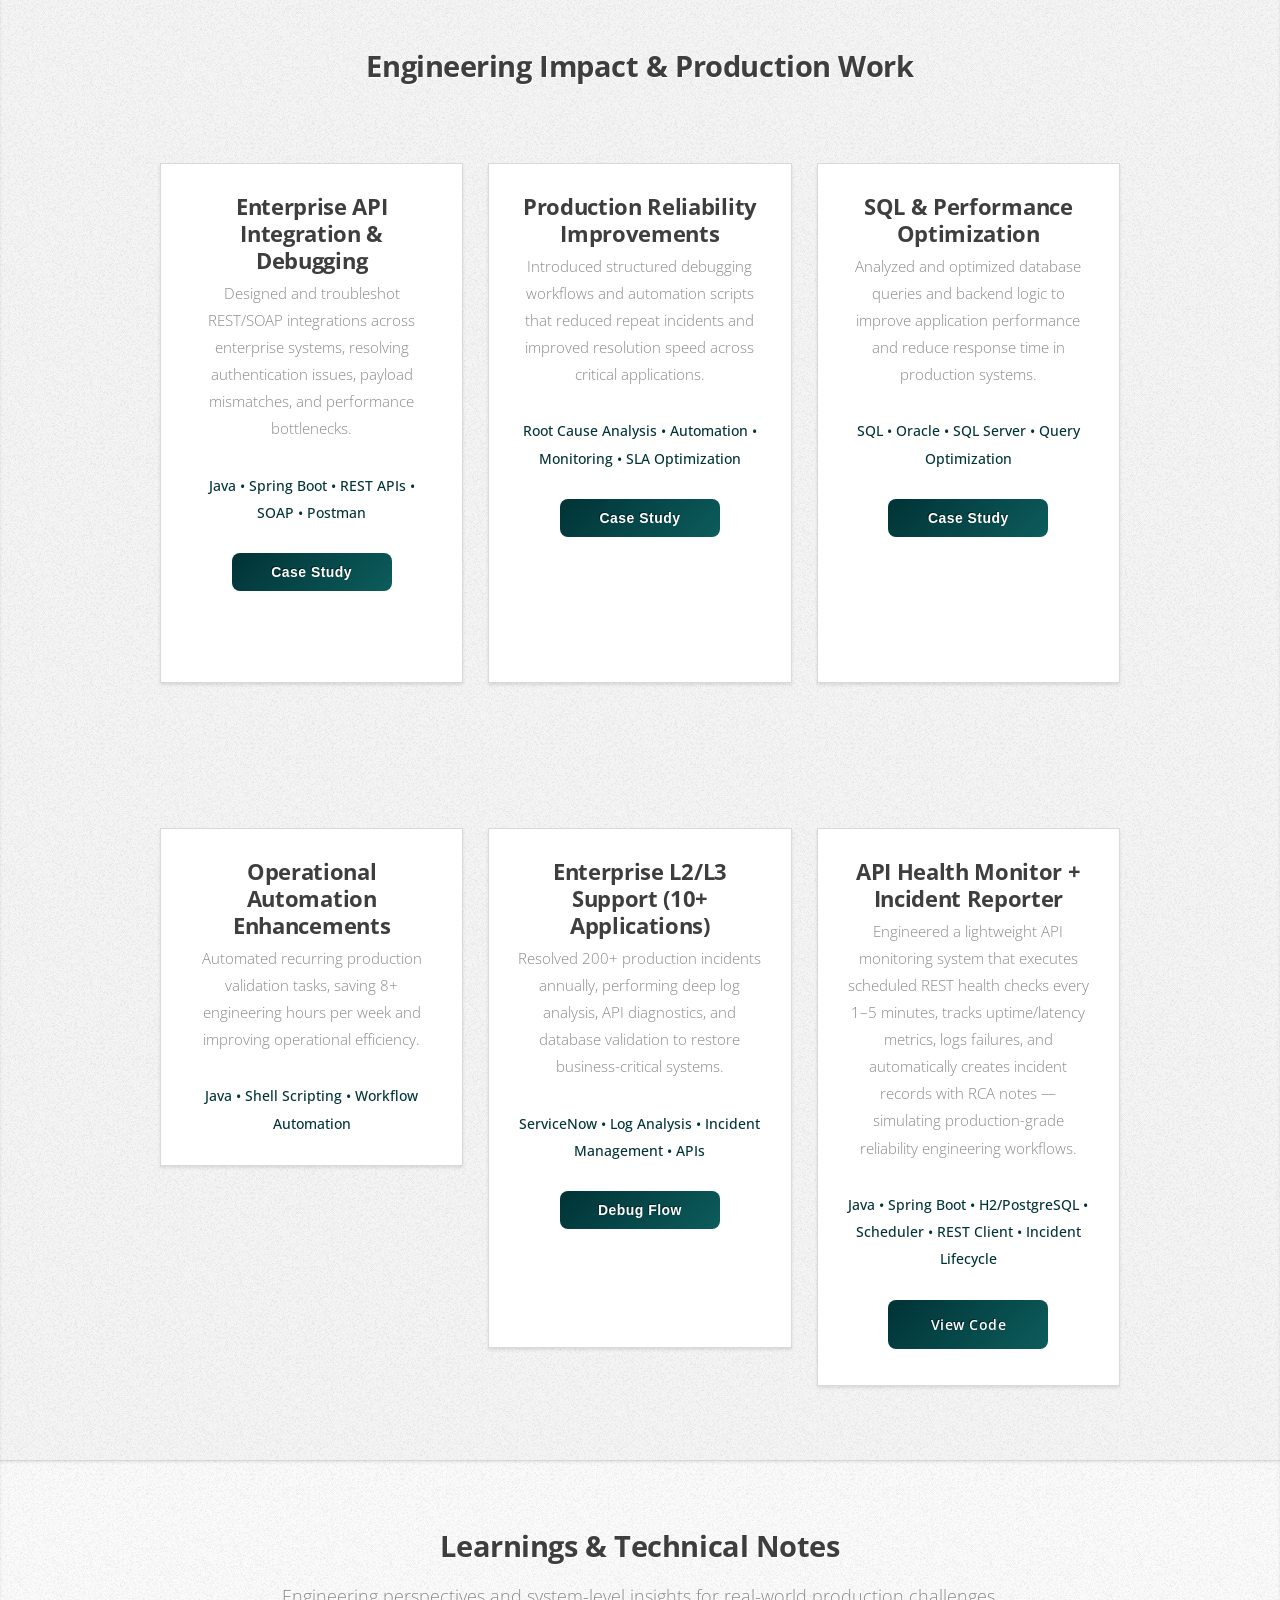
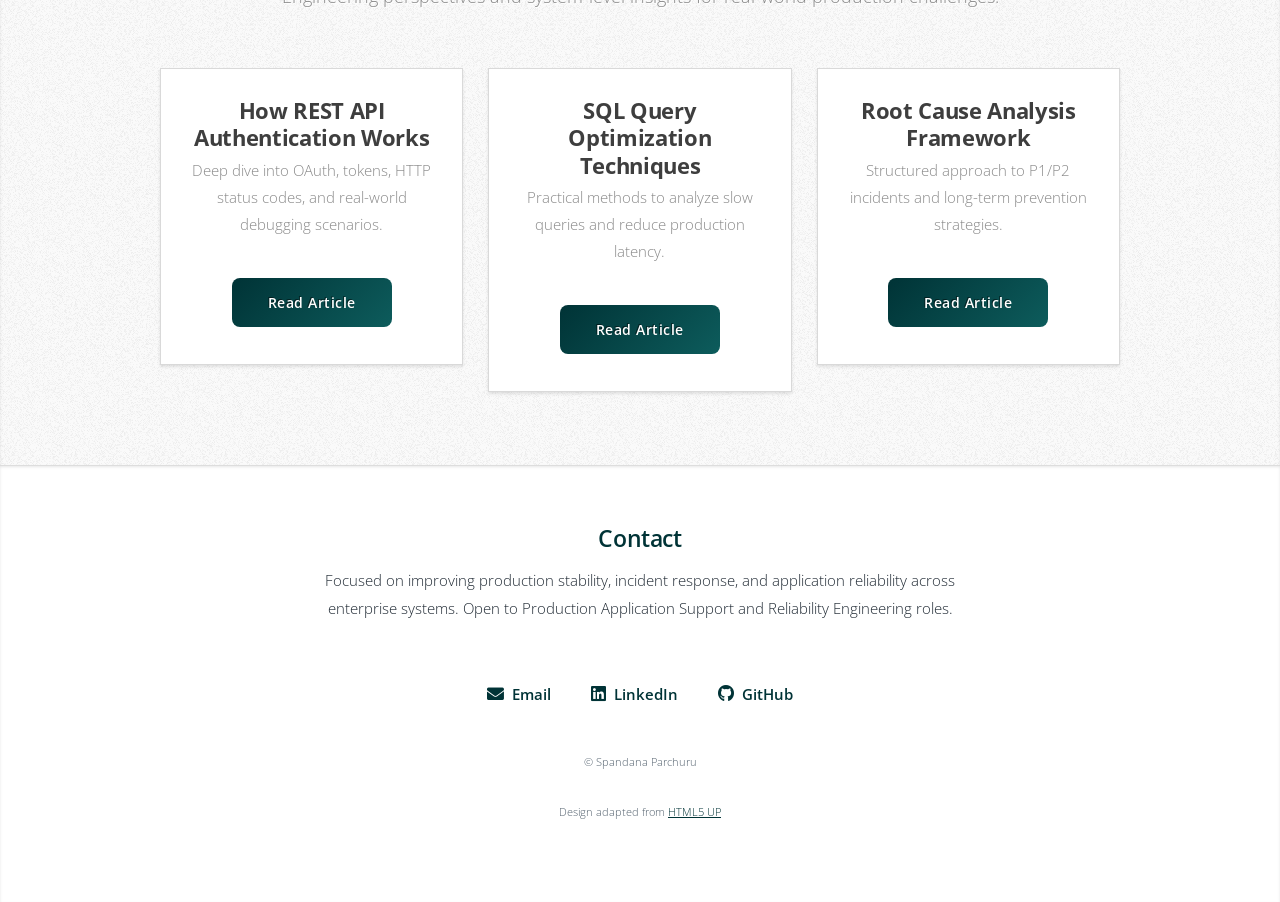
==== commit 8a6fdebd: "Updated Contact Tagline" ====
--- a/index.html
+++ b/index.html
@@ -43,7 +43,7 @@
 							<div>
 								<div class="hero-content">
 									<p class="hero-description">
-    										Production Reliability Engineer with 3+ years of experience resolving high-severity production incidents across SaaS and enterprise systems. Specialized in SQL diagnostics, API troubleshooting (REST/SOAP), and structured debugging workflows that reduce repeat failures and improve system reliability.
+    										Production Application Support & Reliability Engineer with 3+ years of experience resolving high-severity production incidents across SaaS and enterprise systems. Specialized in SQL diagnostics, API troubleshooting (REST/SOAP), and structured debugging workflows that reduce repeat failures and improve system reliability.
   </p>
 
   <p class="hero-skills">
@@ -461,8 +461,7 @@
     <header class="contact-header">
       <h2>Contact</h2>
       <p class="contact-subtext">
-        Focused on building reliable, scalable systems and improving production stability.
-Open to impactful Software Engineering and Production Reliability roles.
+        Focused on improving production stability, incident response, and application reliability across enterprise systems. Open to Production Application Support and Reliability Engineering roles.
       </p>
     </header>
 
@@ -542,3 +541,4 @@
 
 </script>
 
+
